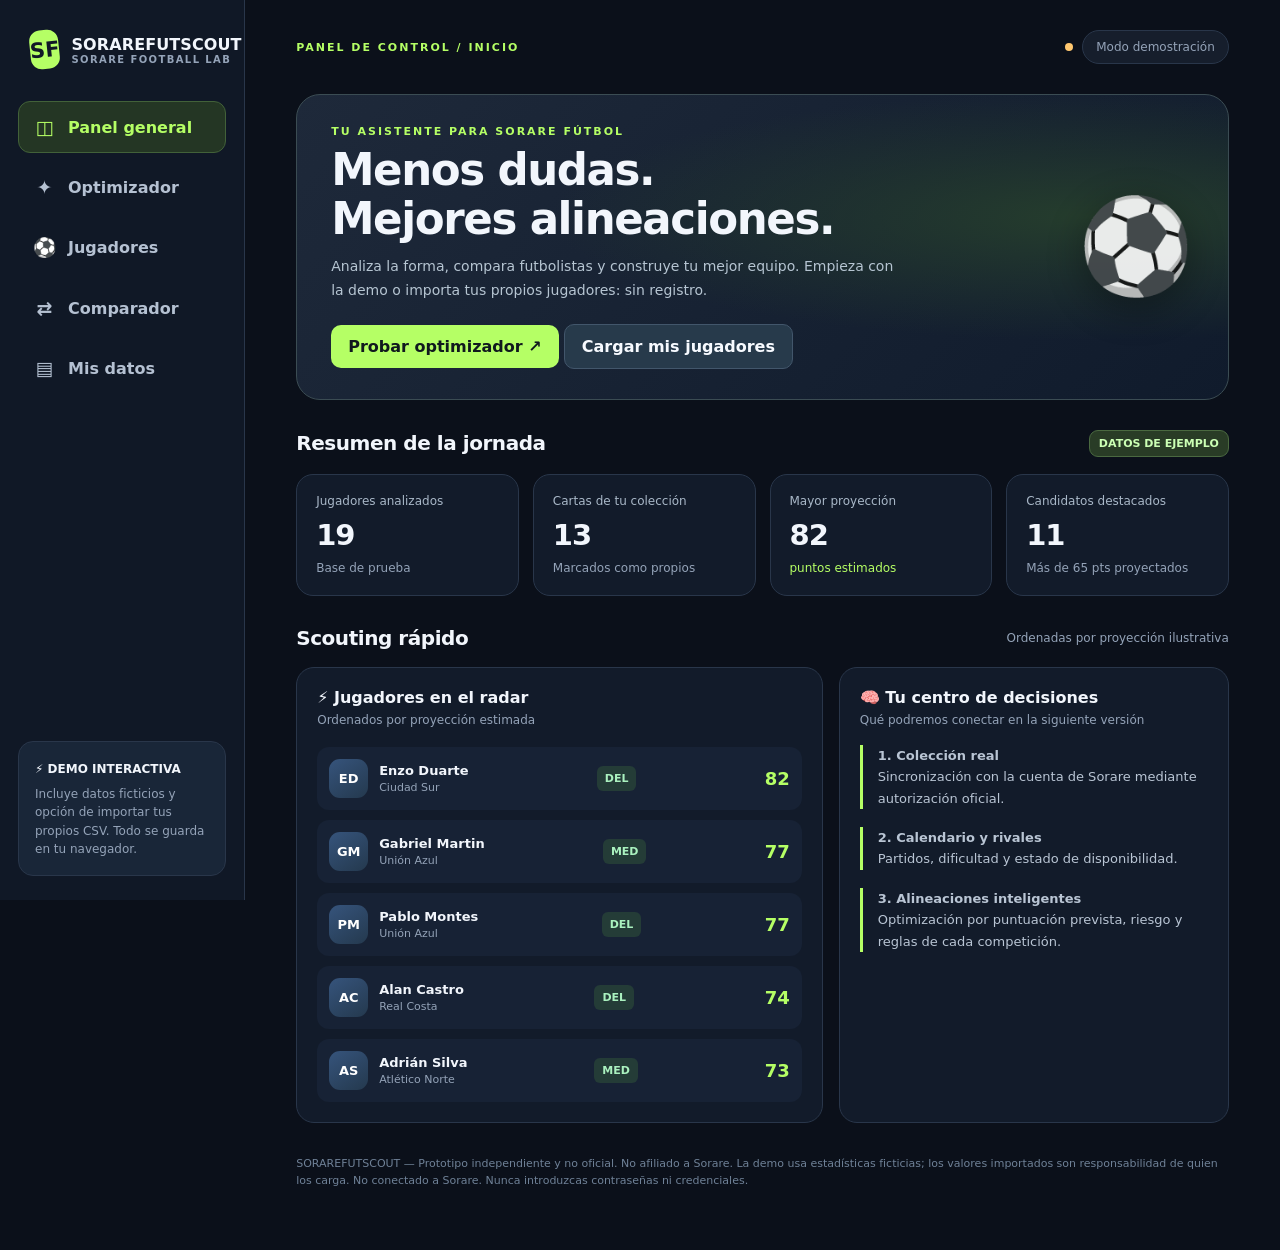
==== index.html @ 5452445e "Fase 1: publicar demo interactiva de SorareFutScout" ====
<!doctype html>
<html lang="es">
<head>
<meta charset="UTF-8"><meta name="viewport" content="width=device-width, initial-scale=1">
<title>SorareFutScout · Demo de Sorare Fútbol</title>
<style>
:root{color-scheme:dark;--bg:#0b101a;--panel:#121b2a;--panel2:#172235;--line:#29364a;--muted:#94a3b8;--text:#f2f6fc;--accent:#b5ff65;--blue:#79b8ff;--orange:#f6bd60;--red:#f18484}
*{box-sizing:border-box}html,body{margin:0;min-height:100%;font-family:Inter,ui-sans-serif,system-ui,-apple-system,'Segoe UI',sans-serif;background:var(--bg);color:var(--text)}button,select,input{font:inherit}button{cursor:pointer}button:focus-visible,select:focus-visible,input:focus-visible{outline:2px solid var(--accent);outline-offset:2px}
.app{display:grid;grid-template-columns:245px minmax(0,1fr);min-height:100vh}.sidebar{background:#101826;border-right:1px solid var(--line);padding:30px 18px;position:sticky;top:0;height:100vh}.brand{display:flex;align-items:center;gap:12px;padding:0 12px 32px}.brand-mark{width:39px;height:39px;border-radius:11px;background:var(--accent);color:#111827;display:grid;place-items:center;font-size:21px;font-weight:900;transform:rotate(-6deg)}.brand-name{font-weight:900;letter-spacing:.1px;font-size:16px}.brand-sub{color:var(--muted);font-size:10px;letter-spacing:1.4px;font-weight:700}.nav{display:grid;gap:8px}.nav button{width:100%;display:flex;align-items:center;gap:12px;padding:14px;border:1px solid transparent;border-radius:12px;background:transparent;color:#b5c1d2;text-align:left;font-weight:650}.nav button.active{background:#243624;color:var(--accent);border-color:#426139}.nav button:hover:not(.active){background:#1a2636}.nav-ico{font-size:19px;width:23px;text-align:center}.side-bottom{position:absolute;left:18px;right:18px;bottom:24px;background:#192638;padding:16px;border:1px solid var(--line);border-radius:15px}.side-bottom b{font-size:12px}.side-bottom p{font-size:12px;line-height:1.55;color:var(--muted);margin:8px 0 0}
main{min-width:0;padding:30px max(24px,4vw) 60px}.topbar{display:flex;justify-content:space-between;align-items:center;margin-bottom:30px;gap:12px}.eyebrow{font-weight:800;letter-spacing:2px;color:var(--accent);font-size:11px;text-transform:uppercase}.right-top{font-size:12px;display:flex;align-items:center;gap:9px;color:var(--muted)}.dot{width:8px;height:8px;background:#ffc76f;border-radius:50%}.status{padding:9px 13px;border:1px solid var(--line);border-radius:24px;background:#161e2c}.page{display:none}.page.active{display:block}.hero{display:flex;gap:22px;justify-content:space-between;align-items:center;background:radial-gradient(ellipse at 85% 40%,#253d2d 0%,transparent 48%),linear-gradient(135deg,#1e293a,#101b2c);border:1px solid #3b4c53;border-radius:24px;padding:30px 34px;min-height:195px}.hero h1{font-size:clamp(27px,3.4vw,45px);letter-spacing:-1.4px;line-height:1.12;margin:8px 0 12px;max-width:610px}.hero p{color:#b6c5d2;line-height:1.65;font-size:14px;max-width:570px;margin:0}.hero-symbol{font-size:93px;opacity:.9;filter:drop-shadow(0 10px 20px #0006)}.btn{border:0;padding:12px 17px;border-radius:10px;background:var(--accent);color:#10191e;font-weight:850;white-space:nowrap}.btn:hover{filter:brightness(1.08)}.btn.secondary{background:#273a4b;color:#f7faff;border:1px solid #42566b}.title-row{display:flex;justify-content:space-between;align-items:center;gap:12px;margin:30px 0 17px}.title-row h2{font-size:20px;letter-spacing:-.45px;margin:0}.muted{color:var(--muted);font-size:12px}.stats{display:grid;grid-template-columns:repeat(4,1fr);gap:14px}.stat{border:1px solid var(--line);background:var(--panel);border-radius:17px;padding:19px}.stat .mini{font-size:12px;color:#a9b8c8}.stat strong{display:block;margin:10px 0 5px;font-size:29px;letter-spacing:-1px}.stat em{font-style:normal;color:var(--accent);font-size:12px}.stat span{color:var(--muted);font-size:12px}.two-col{display:grid;grid-template-columns:1.35fr 1fr;gap:16px}.card{background:var(--panel);border:1px solid var(--line);border-radius:18px;padding:20px;min-width:0}.card h3{font-size:16px;margin:0 0 6px}.quick-list{display:grid;gap:10px;margin-top:20px}.quick{display:flex;align-items:center;justify-content:space-between;gap:14px;padding:12px;background:var(--panel2);border-radius:12px}.player-id{display:flex;align-items:center;gap:11px;min-width:0}.avatar{width:39px;height:39px;border-radius:11px;background:linear-gradient(145deg,#36547c,#24394e);display:grid;place-items:center;font-weight:850;color:white;font-size:13px;flex-shrink:0}.player-id b{display:block;font-size:13px;white-space:nowrap;overflow:hidden;text-overflow:ellipsis}.player-id small{display:block;color:var(--muted);font-size:11px;margin-top:3px}.score{color:var(--accent);font-size:18px;font-weight:900}.tag{font-size:11px;font-weight:800;white-space:nowrap;background:#243c37;color:#aaf1bf;border-radius:6px;padding:6px 8px}.note{border-left:3px solid var(--accent);padding-left:15px;color:#b9c5d4;line-height:1.65;font-size:13px;margin-top:18px}.subheader{margin:0 0 8px;font-size:clamp(24px,2.4vw,34px);letter-spacing:-.8px}.subdesc{color:var(--muted);font-size:14px;line-height:1.6;margin:0 0 26px}.controls{display:flex;flex-wrap:wrap;gap:12px;align-items:end;margin:17px 0 20px}.field{display:flex;flex-direction:column;gap:7px;min-width:155px}.field label{font-size:12px;color:#bac7d7;font-weight:650}.field select,.field input{height:41px;border:1px solid #40506a;background:#1a2638;border-radius:9px;color:white;padding:0 12px;max-width:100%}.field.search{flex:1}.field.search input{width:100%}.checks{display:flex;gap:8px;align-items:center;padding:11px 4px;font-size:13px;color:#c8d6e5}.checks input{accent-color:#a9f45e;width:17px;height:17px}.lineup{display:grid;grid-template-columns:repeat(5,minmax(0,1fr));gap:10px;margin-top:16px}.lineup.seven{grid-template-columns:repeat(7,minmax(0,1fr))}.lineup-slot{border-radius:14px;border:1px solid #435644;background:linear-gradient(165deg,#243d37,#192736 80%);padding:14px 8px;text-align:center;min-width:0}.lineup-slot .position{color:#b6e9af;font-size:11px;text-transform:uppercase;font-weight:800;letter-spacing:1px}.lineup-slot .avatar{margin:15px auto 11px;width:49px;height:49px;border-radius:50%}.lineup-slot strong{display:block;font-size:12px;white-space:nowrap;overflow:hidden;text-overflow:ellipsis}.lineup-slot small{display:block;color:#a6b6c3;font-size:10px;white-space:nowrap;overflow:hidden;text-overflow:ellipsis;margin:5px 0 10px}.lineup-slot .score{font-size:20px}.results{display:flex;gap:15px;flex-wrap:wrap;margin-top:18px;padding:16px 20px;background:#1b2b32;border-radius:13px}.result-item{flex:1;min-width:120px}.result-item b{font-size:23px;display:block;margin-top:5px}.results .muted{font-size:11px}.data-table{width:100%;border-collapse:collapse}.data-table th{font-size:11px;color:#94a6bd;text-transform:uppercase;letter-spacing:.6px;text-align:left;padding:13px 10px;border-bottom:1px solid var(--line)}.data-table td{font-size:13px;border-bottom:1px solid #243144;padding:12px 10px}.data-table tr:last-child td{border-bottom:none}.data-table .player-id b{font-size:12px}.data-table .avatar{width:34px;height:34px}.table-scroll{overflow-x:auto}.progress{background:#2a3850;border-radius:4px;height:9px;overflow:hidden}.progress>span{height:100%;display:block;background:var(--accent);border-radius:4px}.pill{padding:5px 8px;background:#273549;border-radius:9px;color:#cbd5e2;display:inline-block;font-size:11px;font-weight:800}.number{font-weight:850;font-variant-numeric:tabular-nums}.compare{display:grid;grid-template-columns:1fr 1fr;gap:18px;margin-bottom:20px}.compare-panel{padding:21px;border:1px solid var(--line);background:var(--panel2);border-radius:15px}.compare-panel .big{display:flex;align-items:center;gap:14px}.compare-panel .avatar{width:65px;height:65px;font-size:23px}.compare-panel h3{margin:0 0 5px;font-size:19px}.barline{display:grid;grid-template-columns:115px 1fr 48px;gap:12px;align-items:center;margin:17px 0;font-size:12px}.barline strong{text-align:right;font-size:13px}.barline.blue .progress>span{background:var(--blue)}.empty{padding:27px;text-align:center;color:var(--muted)}footer{margin-top:32px;color:#6f8197;font-size:11px;line-height:1.6}.small-badge{background:#293c26;border:1px solid #4a6940;color:#cbffb4;padding:6px 9px;border-radius:9px;font-size:11px;font-weight:800}.filters{display:flex;flex-wrap:wrap;gap:8px}.filter{border:1px solid var(--line);background:#172235;border-radius:9px;color:#b7c8da;padding:9px 13px}.filter.active{border-color:var(--accent);color:var(--accent);background:#263628}.fav{border:0;background:transparent;color:#6c8096;font-size:22px;padding:4px 9px}.fav.active{color:var(--orange)}
@media(max-width:1150px){.lineup.seven{grid-template-columns:repeat(4,minmax(0,1fr))}.lineup{grid-template-columns:repeat(3,minmax(0,1fr))}.stats{grid-template-columns:repeat(2,1fr)}}
@media(max-width:780px){.app{display:block}.sidebar{position:static;height:auto;padding:14px;border-right:none;border-bottom:1px solid var(--line)}.brand{padding:5px 8px 13px}.nav{display:flex;gap:4px;overflow-x:auto}.nav button{width:auto;flex-shrink:0;padding:10px 13px;font-size:12px}.nav-ico{font-size:14px;width:auto}.side-bottom{display:none}main{padding:23px 16px 48px}.hero{padding:23px}.hero-symbol{display:none}.two-col,.compare{grid-template-columns:1fr}.stats{grid-template-columns:repeat(2,minmax(0,1fr))}.stat{padding:14px}.lineup,.lineup.seven{grid-template-columns:repeat(2,minmax(0,1fr))}.topbar{align-items:flex-start}.status{white-space:nowrap;font-size:10px}}

/* Fase 1: colección local e importación */
.notice {padding:14px 16px;border:1px solid #4c6336;background:#1c2c24;border-radius:12px;color:#d9f8ce;font-size:13px;line-height:1.6;margin-bottom:22px}
.notice strong {color:var(--accent)}
.stack {display:grid;gap:16px}
.upload {border:1px dashed #66815e;border-radius:14px;padding:22px;background:#15242a}
.upload input[type=file] {width:100%;margin:12px 0;color:var(--text);max-width:100%}
.upload code {color:var(--accent);word-break:break-word}
.helper {font-size:12px;line-height:1.65;color:var(--muted)}
.action-row {display:flex;flex-wrap:wrap;gap:10px;align-items:center}
.action-row .btn {font-size:13px}
.btn.danger {background:#412729;color:#ffb5b5;border:1px solid #8b4949}
.form-grid {display:grid;grid-template-columns:repeat(4,minmax(0,1fr));gap:12px;margin-top:18px}
.form-grid .field {min-width:0}
.form-grid input,.form-grid select {width:100%}
.form-grid .field.wide {grid-column:span 2}
#collection-status {font-size:13px;line-height:1.6;margin-top:12px;min-height:21px}
.badge-in {background:#28442a;color:#c2fba6}.badge-classic {background:#343347;color:#cdc9ff}
/* A real project needs a responsive base before any real user accounts. */
@media(max-width:1120px){.form-grid{grid-template-columns:repeat(2,minmax(0,1fr))}}
@media(max-width:620px){.form-grid{grid-template-columns:1fr}.form-grid .field.wide{grid-column:span 1}.action-row .btn{white-space:normal}}

</style>
</head>
<body><div class="app"><aside class="sidebar"><div class="brand"><div class="brand-mark">SF</div><div><div class="brand-name">SORAREFUTSCOUT</div><div class="brand-sub">SORARE FOOTBALL LAB</div></div></div><nav class="nav" aria-label="Secciones"><button data-page="dashboard" class="active"><span class="nav-ico">◫</span> Panel general</button><button data-page="optimizer"><span class="nav-ico">✦</span> Optimizador</button><button data-page="players"><span class="nav-ico">⚽</span> Jugadores</button><button data-page="compare"><span class="nav-ico">⇄</span> Comparador</button><button data-page="collection"><span class="nav-ico">▤</span> Mis datos</button></nav><div class="side-bottom"><b>⚡ DEMO INTERACTIVA</b><p>Incluye datos ficticios y opción de importar tus propios CSV. Todo se guarda en tu navegador.</p></div></aside>
<main><div class="topbar"><div class="eyebrow" id="crumb">Panel de control / Inicio</div><div class="right-top"><span class="dot"></span><span class="status" id="source-mode">Modo demostración</span></div></div>
<section class="page active" id="dashboard"><div class="hero"><div><div class="eyebrow">TU ASISTENTE PARA SORARE FÚTBOL</div><h1>Menos dudas.<br>Mejores alineaciones.</h1><p>Analiza la forma, compara futbolistas y construye tu mejor equipo. Empieza con la demo o importa tus propios jugadores: sin registro.</p><div style="margin-top:22px"><button class="btn" data-goto="optimizer">Probar optimizador ↗</button> <button class="btn secondary" data-goto="collection">Cargar mis jugadores</button></div></div><div class="hero-symbol">⚽</div></div>
<div class="title-row"><h2>Resumen de la jornada</h2><span class="small-badge" id="dataset-tag">DATOS DE EJEMPLO</span></div><div class="stats"><div class="stat"><div class="mini">Jugadores analizados</div><strong id="stat-players">—</strong><span id="stat-source">Base de prueba</span></div><div class="stat"><div class="mini">Cartas de tu colección</div><strong id="stat-owned">—</strong><span>Marcados como propios</span></div><div class="stat"><div class="mini">Mayor proyección</div><strong id="stat-best">—</strong><em> puntos estimados</em></div><div class="stat"><div class="mini">Candidatos destacados</div><strong id="stat-top">—</strong><span>Más de 65 pts proyectados</span></div></div>
<div class="title-row"><h2>Scouting rápido</h2><span class="muted">Ordenadas por proyección ilustrativa</span></div><div class="two-col"><div class="card"><h3>⚡ Jugadores en el radar</h3><div class="muted">Ordenados por proyección estimada</div><div class="quick-list" id="quick-list"></div></div><div class="card"><h3>🧠 Tu centro de decisiones</h3><div class="muted">Qué podremos conectar en la siguiente versión</div><div class="note"><b>1. Colección real</b><div>Sincronización con la cuenta de Sorare mediante autorización oficial.</div></div><div class="note"><b>2. Calendario y rivales</b><div>Partidos, dificultad y estado de disponibilidad.</div></div><div class="note"><b>3. Alineaciones inteligentes</b><div>Optimización por puntuación prevista, riesgo y reglas de cada competición.</div></div></div></div></section>
<section class="page" id="optimizer"><h1 class="subheader">Optimizador de alineaciones</h1><p class="subdesc">Prueba cómo generar automáticamente un equipo según las posiciones y la estrategia seleccionada. La fórmula y los datos son ilustrativos.</p><div class="card"><h3>⚙️ Configurar alineación</h3><div class="controls"><div class="field"><label for="format">Formato de alineación</label><select id="format"><option value="5">In-Season · 5 cartas</option><option value="7">Classic · 7 cartas</option></select></div><div class="field"><label for="strategy">Estrategia</label><select id="strategy"><option value="balance">Equilibrada</option><option value="safe">Priorizar fiabilidad</option><option value="ceiling">Buscar techo alto</option></select></div><label class="checks"><input type="checkbox" id="owned-only" checked> Solo cartas marcadas como propias</label><button class="btn" id="optimize">✦ Generar alineación</button></div><div class="muted">Modelo de fase 1: In-Season = POR, DEF, MED, DEL, extra y como máximo 1 Classic. Classic = POR, 2 DEF, 2 MED, DEL y extra. No contempla ligas elegibles, límites específicos, cap, bonificaciones, sustituciones ni rarezas. Usa el reglamento oficial antes de registrar una alineación.</div></div><div class="title-row"><h2>Alineación recomendada</h2><span class="small-badge">PROYECCIÓN DE PRUEBA</span></div><div class="lineup" id="lineup"></div><div class="results" id="lineup-results"></div><p class="note">Las proyecciones son de ejemplo o introducidas por quien usa la web. No representan pronósticos validados ni garantizan resultados.</p></section>
<section class="page" id="players"><h1 class="subheader">Explorador de futbolistas</h1><p class="subdesc">Busca, filtra y ordena jugadores para analizar rendimiento y perspectivas antes de alinearlos.</p><div class="card"><div class="controls"><div class="field search"><label for="search">Buscar jugador o equipo</label><input id="search" type="search" placeholder="Ej. Daniel, Ciudad, ..."></div><div class="field"><label for="sort">Ordenar por</label><select id="sort"><option value="projection">Proyección</option><option value="l5">Media últimos 5</option><option value="l15">Media últimos 15</option><option value="prob">Probabilidad de jugar</option></select></div><label class="checks"><input type="checkbox" id="only-owned-players"> Mi colección</label></div><div class="filters" id="pos-filter"><button class="filter active" data-pos="all">Todos</button><button class="filter" data-pos="POR">Porteros</button><button class="filter" data-pos="DEF">Defensas</button><button class="filter" data-pos="MED">Medios</button><button class="filter" data-pos="DEL">Delanteros</button></div><div class="table-scroll" style="margin-top:20px"><table class="data-table"><thead><tr><th>Jugador</th><th>Pos.</th><th>Tipo</th><th>L5</th><th>L15</th><th>Prob. juego</th><th>Proyección</th><th>Seguir</th></tr></thead><tbody id="players-body"></tbody></table></div><div id="players-count" class="muted" style="margin-top:12px"></div></div></section>
<section class="page" id="compare"><h1 class="subheader">Comparador de jugadores</h1><p class="subdesc">Pon a dos jugadores frente a frente y compara sus métricas en segundos.</p><div class="controls"><div class="field" style="flex:1"><label for="compare-a">Jugador A</label><select id="compare-a"></select></div><div class="field" style="flex:1"><label for="compare-b">Jugador B</label><select id="compare-b"></select></div></div><div id="compare-view"></div><div class="note">Las métricas predeterminadas son ficticias. Si cargas un CSV, se muestran los valores que tú hayas proporcionado; no los verifica Sorare.</div></section>
<section class="page" id="collection">
<h1 class="subheader">Mis datos y colección</h1>
<p class="subdesc">Importa una lista de jugadores, añade nombres manualmente o recupera la demo. Los datos quedan guardados <strong>solo en este navegador</strong>. SorareFutScout no recibe tus archivos.</p>
<div class="notice"><strong>Primera fase — sin cuenta Sorare.</strong> Nunca introduzcas aquí tu contraseña o token. No hay sincronización, precios de mercado ni estadísticas oficiales. Las proyecciones las introduces tú y solo sirven para probar el optimizador.</div>
<div class="two-col">
<div class="card upload">
<h3>⬆ Importar jugadores CSV</h3>
<p class="helper">Descarga la plantilla, rellena tus jugadores y súbela. La importación sustituye la tabla actual de este navegador.</p>
<div class="action-row"><button id="template-csv" class="btn secondary" type="button">Descargar plantilla CSV</button><button id="export-csv" class="btn secondary" type="button">Exportar mis datos</button></div>
<label class="helper" for="file-csv" style="display:block;margin-top:15px">Archivo CSV con cabecera</label><input type="file" id="file-csv" accept=".csv,text/csv,text/plain">
<p class="helper">Columnas: <code>nombre,equipo,posicion,l5,l15,probabilidad,proyeccion,techo,coleccion,temporada</code>.<br>Posición POR/DEF/MED/DEL; colección sí/no; temporada actual/classic. Máximo 1.000 filas por archivo (hasta 1 MB).</p>
</div>
<div class="card">
<h3>🗂 Gestiona tu colección</h3>
<p class="helper">Solo se marcan como propias las cartas con la columna <b>coleccion</b> en “si”. El optimizador puede trabajar también con todas las filas.</p>
<div class="stat" style="margin-top:18px"><div class="mini">Jugadores cargados</div><strong id="collection-total">—</strong><span id="collection-origin">Datos de ejemplo</span></div>
<div class="action-row" style="margin-top:18px"><button id="restore-demo" class="btn secondary" type="button">Restablecer demo</button><button id="remove-last" class="btn danger" type="button">Eliminar último añadido</button></div>
</div>
</div>
<div class="card" style="margin-top:18px">
<h3>＋ Añadir un futbolista</h3><p class="helper">Crea una fila nueva sin necesidad de CSV. Los números son estimaciones manuales, no estadísticas Sorare.</p>
<form id="add-player"><div class="form-grid">
<div class="field wide"><label for="add-name">Nombre</label><input id="add-name" name="name" required maxlength="80" placeholder="Nombre del jugador"></div>
<div class="field wide"><label for="add-team">Equipo</label><input id="add-team" name="team" required maxlength="80" placeholder="Club"></div>
<div class="field"><label for="add-pos">Posición</label><select id="add-pos" name="pos"><option>POR</option><option>DEF</option><option>MED</option><option>DEL</option></select></div>
<div class="field"><label for="add-season">Tipo de carta</label><select id="add-season" name="season"><option value="in">In-Season actual</option><option value="classic">Classic</option></select></div>
<div class="field"><label for="add-l5">Media L5</label><input id="add-l5" name="l5" type="number" min="0" max="100" value="50" required></div>
<div class="field"><label for="add-l15">Media L15</label><input id="add-l15" name="l15" type="number" min="0" max="100" value="50" required></div>
<div class="field"><label for="add-prob">Probabilidad de jugar %</label><input id="add-prob" name="prob" type="number" min="0" max="100" value="90" required></div>
<div class="field"><label for="add-projection">Proyección</label><input id="add-projection" name="projection" type="number" min="0" max="100" value="50" required></div>
<div class="field"><label for="add-ceiling">Techo</label><input id="add-ceiling" name="ceiling" type="number" min="0" max="100" value="80" required></div>
<div class="field"><label for="add-owned">Carta en mi colección</label><select id="add-owned" name="owned"><option value="true">Sí</option><option value="false">No</option></select></div>
</div><div class="action-row" style="margin-top:20px"><button class="btn" type="submit">＋ Añadir jugador</button></div></form>
<div role="status" aria-live="polite" id="collection-status"></div>
</div>
</section>
<footer>SORAREFUTSCOUT — Prototipo independiente y no oficial. No afiliado a Sorare. La demo usa estadísticas ficticias; los valores importados son responsabilidad de quien los carga. No conectado a Sorare. Nunca introduzcas contraseñas ni credenciales.</footer>
</main></div><script>
const demoPlayers=[
{id:1,n:'Daniel Costa',team:'Atlético Norte',pos:'POR',l5:61,l15:54,prob:98,projection:62,ceiling:88,owned:true,season:"in"},
{id:2,n:'Álex Romero',team:'Real Costa',pos:'POR',l5:57,l15:51,prob:96,projection:57,ceiling:79,owned:true,season:"classic"},
{id:3,n:'Mateo Ruiz',team:'Ciudad Sur',pos:'POR',l5:65,l15:56,prob:84,projection:60,ceiling:93,owned:false,season:"in"},
{id:4,n:'Lucas Pereira',team:'Unión Azul',pos:'DEF',l5:71,l15:64,prob:94,projection:71,ceiling:102,owned:true,season:"in"},
{id:5,n:'Hugo Serrano',team:'Real Costa',pos:'DEF',l5:68,l15:63,prob:97,projection:69,ceiling:89,owned:true,season:"in"},
{id:6,n:'Nicolás Vidal',team:'Sporting Oeste',pos:'DEF',l5:61,l15:60,prob:99,projection:65,ceiling:79,owned:true,season:"classic"},
{id:7,n:'Bruno Almeida',team:'Atlético Norte',pos:'DEF',l5:74,l15:58,prob:77,projection:66,ceiling:105,owned:false,season:"in"},
{id:8,n:'Iker Molina',team:'Ciudad Sur',pos:'DEF',l5:60,l15:58,prob:92,projection:61,ceiling:81,owned:true,season:"in"},
{id:9,n:'Gabriel Martin',team:'Unión Azul',pos:'MED',l5:76,l15:70,prob:95,projection:77,ceiling:109,owned:true,season:"in"},
{id:10,n:'Adrián Silva',team:'Atlético Norte',pos:'MED',l5:72,l15:67,prob:98,projection:73,ceiling:99,owned:true,season:"classic"},
{id:11,n:'Rafael Gómez',team:'Real Costa',pos:'MED',l5:67,l15:64,prob:95,projection:69,ceiling:93,owned:true,season:"in"},
{id:12,n:'Leo Navarro',team:'Sporting Oeste',pos:'MED',l5:81,l15:59,prob:72,projection:69,ceiling:115,owned:false,season:"in"},
{id:13,n:'Sergio Camacho',team:'Ciudad Sur',pos:'MED',l5:65,l15:62,prob:91,projection:65,ceiling:94,owned:true,season:"classic"},
{id:14,n:'Tomás Ferrer',team:'Sporting Oeste',pos:'MED',l5:60,l15:57,prob:86,projection:59,ceiling:84,owned:false,season:"in"},
{id:15,n:'Enzo Duarte',team:'Ciudad Sur',pos:'DEL',l5:83,l15:72,prob:91,projection:82,ceiling:122,owned:true,season:"in"},
{id:16,n:'Pablo Montes',team:'Unión Azul',pos:'DEL',l5:75,l15:66,prob:97,projection:77,ceiling:112,owned:true,season:"in"},
{id:17,n:'Thiago Sousa',team:'Atlético Norte',pos:'DEL',l5:70,l15:68,prob:90,projection:73,ceiling:104,owned:true,season:"classic"},
{id:18,n:'Alan Castro',team:'Real Costa',pos:'DEL',l5:86,l15:62,prob:69,projection:74,ceiling:128,owned:false,season:"in"},
{id:19,n:'Javier Moreno',team:'Ciudad Sur',pos:'DEL',l5:62,l15:59,prob:98,projection:65,ceiling:92,owned:false,season:"in"}
];
const STORAGE_KEY='sorarefutscout_phase1_data_v1';
const FAV_KEY='sorarefutscout_phase1_favorites_v1';
const posNames={POR:'Portero',DEF:'Defensa',MED:'Mediocentro',DEL:'Delantero'};
const $=s=>document.querySelector(s);
const esc=s=>String(s??'').replace(/[&<>"']/g,c=>({'&':'&amp;','<':'&lt;','>':'&gt;','"':'&quot;',"'":'&#39;'}[c]));
const initials=n=>String(n).split(' ').filter(Boolean).map(p=>p[0]).slice(0,2).join('').toUpperCase();
const normalize=s=>String(s).toLowerCase().normalize('NFD').replace(/[\u0300-\u036f]/g,'');
const num=(x,a=0,b=100)=>Math.min(b,Math.max(a,Number(x)||0));
const cloneDemo=()=>demoPlayers.map(p=>({...p}));
let players=cloneDemo(),dataset='demo',pos='all';
let favorites=new Set();
try{
  const s=JSON.parse(localStorage.getItem(STORAGE_KEY)||'null');
  if(s && Array.isArray(s.players) && s.players.length<=1000 && s.players.every(p=>p&&typeof p.n==='string'&&posNames[p.pos])){
    players=s.players.map((p,i)=>({...p,id:i+1,n:String(p.n).slice(0,80),team:String(p.team).slice(0,80),season:p.season==='classic'?'classic':'in',l5:num(p.l5),l15:num(p.l15),prob:num(p.prob),projection:num(p.projection),ceiling:num(p.ceiling),owned:Boolean(p.owned)}));
    dataset='personalizado';
  }
  const f=JSON.parse(localStorage.getItem(FAV_KEY)||'[]');if(Array.isArray(f))favorites=new Set(f.map(Number));
}catch(e){console.warn('Datos locales no disponibles');}
function save(){try{localStorage.setItem(STORAGE_KEY,JSON.stringify({players}));}catch(e){setStatus('Aviso: el navegador no ha podido guardar estos datos.',true);}}
function saveFav(){try{localStorage.setItem(FAV_KEY,JSON.stringify([...favorites]));}catch(e){}}
function profile(p){return `<div class="player-id"><span class="avatar">${esc(initials(p.n))}</span><span><b>${esc(p.n)}</b><small>${esc(p.team)}</small></span></div>`;}
const navNames={dashboard:'Panel de control / Inicio',optimizer:'Herramientas / Optimizador',players:'Scouting / Jugadores',compare:'Scouting / Comparador',collection:'Datos / Mi colección'};
function navigate(page){if(!navNames[page])return;document.querySelectorAll('.page').forEach(el=>el.classList.toggle('active',el.id===page));document.querySelectorAll('.nav button').forEach(el=>el.classList.toggle('active',el.dataset.page===page));$('#crumb').textContent=navNames[page];if(location.hash!==`#${page}`)history.replaceState(null,'',`#${page}`);window.scrollTo({top:0,behavior:'smooth'});}
document.querySelectorAll('[data-page]').forEach(b=>b.addEventListener('click',()=>navigate(b.dataset.page)));
document.querySelectorAll('[data-goto]').forEach(b=>b.addEventListener('click',()=>navigate(b.dataset.goto)));
window.addEventListener('hashchange',()=>navigate(location.hash.slice(1)||'dashboard'));
function scoreFor(p,style){if(style==='safe')return p.projection*.55 + p.l15*.30 + p.prob*.15;if(style==='ceiling')return p.projection*.55+p.ceiling*.4+p.prob*.05;return p.projection*.72+p.l5*.2+p.prob*.08;}
/* Exact assignment optimization for the sample constraints, including unique cards and current-season limit */
function bestLineup(list,count,style){
 const slots=count===5?['POR','DEF','MED','DEL','COM']:['POR','DEF','DEF','MED','MED','DEL','COM'];
 const all=(1<<slots.length)-1;
 let dp=new Map([[`0:0`,{score:0,chosen:[]}]]);
 for(const p of list){
   const next=new Map(dp);
   for(const [key,state] of dp){
     const [maskStr,classicStr]=key.split(':'),mask=Number(maskStr),classic=Number(classicStr);
     for(let k=0;k<slots.length;k++){
       if(mask&(1<<k))continue;
       if(slots[k]==='COM'?p.pos==='POR':p.pos!==slots[k])continue;
       const newClassic=classic+(p.season==='classic'?1:0);
       if(count===5&&newClassic>1)continue;
       const newMask=mask|(1<<k),nk=`${newMask}:${count===5?newClassic:0}`;
       const newScore=state.score+scoreFor(p,style);
       if(!next.has(nk)||newScore>next.get(nk).score){next.set(nk,{score:newScore,chosen:[...state.chosen,{p,role:slots[k]}]});}
     }
   }
   dp=next;
 }
 const finalists=[...dp].filter(([key])=>Number(key.split(':')[0])===all);
 if(!finalists.length)return null;
 return finalists.sort((a,b)=>b[1].score-a[1].score)[0][1].chosen.sort((a,b)=>slots.indexOf(a.role)-slots.indexOf(b.role));
}
function optimize(){
 const count=Number($('#format').value),style=$('#strategy').value;
 const eligible=players.filter(p=>!$('#owned-only').checked||p.owned);
 const chosen=bestLineup(eligible,count,style);
 $('#lineup').className='lineup'+(count===7?' seven':'');
 if(!chosen){$('#lineup').innerHTML='<div class="empty">No hay suficientes cartas que cumplan las posiciones y el límite de 1 Classic en In-Season. Prueba a incluir todas las cartas o añade más jugadores.</div>';$('#lineup-results').innerHTML='';return;}
 $('#lineup').innerHTML=chosen.map(({p,role})=>`<div class="lineup-slot"><span class="position">${role==='COM'?'Comodín':posNames[role]}</span><div class="avatar">${esc(initials(p.n))}</div><strong title="${esc(p.n)}">${esc(p.n)}</strong><small>${esc(p.team)}</small><small>${p.season==='classic'?'Classic':'In-Season'}</small><div class="score">${p.projection}</div><small>pts estimados</small></div>`).join('');
 const total=chosen.reduce((s,x)=>s+x.p.projection,0),prob=chosen.reduce((s,x)=>s+x.p.prob,0)/chosen.length;
 $('#lineup-results').innerHTML=`<div class="result-item"><span class="muted">Proyección total</span><b style="color:var(--accent)">${total.toFixed(0)} pts</b></div><div class="result-item"><span class="muted">Media por carta</span><b>${(total/chosen.length).toFixed(1)} pts</b></div><div class="result-item"><span class="muted">Disponibilidad media manual</span><b>${prob.toFixed(0)}%</b></div><div class="result-item"><span class="muted">Estrategia</span><b style="font-size:17px">${{balance:'Equilibrada',safe:'Fiabilidad',ceiling:'Techo alto'}[style]}</b></div>`;
}
['#optimize','#format','#strategy','#owned-only'].forEach(sel=>$(sel).addEventListener(sel==='#optimize'?'click':'change',optimize));
function renderPlayers(){
 const q=normalize($('#search').value),sort=$('#sort').value,owned=$('#only-owned-players').checked;
 const list=players.filter(p=>(pos==='all'||p.pos===pos)&&(!owned||p.owned)&&normalize(`${p.n} ${p.team}`).includes(q)).sort((a,b)=>b[sort]-a[sort]);
 $('#players-body').innerHTML=list.length?list.map(p=>`<tr><td>${profile(p)}</td><td><span class="pill">${p.pos}</span></td><td><span class="pill ${p.season==='classic'?'badge-classic':'badge-in'}">${p.season==='classic'?'Classic':'Actual'}</span></td><td class="number">${p.l5}</td><td class="number">${p.l15}</td><td><div style="display:flex;align-items:center;gap:9px;min-width:110px"><div class="progress" style="width:62px"><span style="width:${p.prob}%"></span></div><span>${p.prob}%</span></div></td><td class="number" style="color:var(--accent)">${p.projection}</td><td><button type="button" class="fav ${favorites.has(p.id)?'active':''}" aria-label="${favorites.has(p.id)?'Quitar de':'Añadir a'} favoritos ${esc(p.n)}" data-fav="${p.id}">${favorites.has(p.id)?'★':'☆'}</button></td></tr>`).join(''):'<tr><td colspan="8" class="empty">No hay futbolistas con esos filtros.</td></tr>';
 $('#players-count').textContent=`Mostrando ${list.length} de ${players.length} jugadores`;
 document.querySelectorAll('[data-fav]').forEach(b=>b.addEventListener('click',()=>{const id=Number(b.dataset.fav);favorites.has(id)?favorites.delete(id):favorites.add(id);saveFav();renderPlayers();}));
}
['#search','#sort','#only-owned-players'].forEach(sel=>$(sel).addEventListener(sel==='#search'?'input':'change',renderPlayers));
document.querySelectorAll('#pos-filter button').forEach(b=>b.addEventListener('click',()=>{pos=b.dataset.pos;document.querySelectorAll('#pos-filter button').forEach(x=>x.classList.toggle('active',x===b));renderPlayers();}));
function renderCompare(){
 const a=players.find(p=>p.id===Number($('#compare-a').value)),b=players.find(p=>p.id===Number($('#compare-b').value));
 if(!a||!b){$('#compare-view').innerHTML='<div class="empty">Carga al menos dos jugadores para utilizar el comparador.</div>';return;}
 const metrics=[['Proyección','projection',100],['Media L5','l5',100],['Media L15','l15',100],['Probabilidad de jugar','prob',100],['Techo potencial','ceiling',100]];
 const panel=p=>`<div class="compare-panel"><div class="big"><div class="avatar">${esc(initials(p.n))}</div><div><h3>${esc(p.n)}</h3><span class="muted">${esc(p.team)} · ${posNames[p.pos]} · ${p.owned?'Marcado como propio':'No marcado como propio'}</span></div></div></div>`;
 $('#compare-view').innerHTML=`<div class="compare">${panel(a)}${panel(b)}</div><div class="card"><h3>Comparativa de métricas</h3><p class="muted">Verde: jugador A · Azul: jugador B</p>${metrics.map(([name,key,max])=>`<div style="margin-top:22px"><b style="font-size:13px">${name}</b><div class="barline"><span>${esc(a.n.split(' ')[0])}</span><div class="progress"><span style="width:${Math.min(100,100*a[key]/max)}%"></span></div><strong>${a[key]}${key==='prob'?'%':''}</strong></div><div class="barline blue"><span>${esc(b.n.split(' ')[0])}</span><div class="progress"><span style="width:${Math.min(100,100*b[key]/max)}%"></span></div><strong>${b[key]}${key==='prob'?'%':''}</strong></div></div>`).join('')}</div>`;
}
function updateCompareOptions(){
 for(const sel of ['#compare-a','#compare-b']){
  const e=$(sel),prior=e.value;
  e.innerHTML=players.map(p=>`<option value="${p.id}">${esc(p.n)} (${p.pos})</option>`).join('');
  if(players.some(p=>String(p.id)===prior))e.value=prior;
 }
 if($('#compare-a').value===$('#compare-b').value&&players.length>1)$('#compare-b').selectedIndex=1;
 renderCompare();
}
$('#compare-a').addEventListener('change',renderCompare);$('#compare-b').addEventListener('change',renderCompare);
function refresh(){
 $('#stat-players').textContent=players.length;
 $('#stat-owned').textContent=players.filter(p=>p.owned).length;
 $('#stat-best').textContent=players.length?Math.max(...players.map(p=>p.projection)):'—';
 $('#stat-top').textContent=players.filter(p=>p.projection>65).length;
 $('#source-mode').textContent=dataset==='demo'?'Modo demostración':'Datos de tu navegador';
 $('#dataset-tag').textContent=dataset==='demo'?'DATOS DE EJEMPLO':'DATOS IMPORTADOS / MANUALES';
 $('#stat-source').textContent=dataset==='demo'?'Base de prueba':'Datos de tu navegador';
 $('#collection-total').textContent=players.length;
 $('#collection-origin').textContent=dataset==='demo'?'Datos de ejemplo':'Datos personalizados, guardados localmente';
 $('#quick-list').innerHTML=[...players].sort((a,b)=>b.projection-a.projection).slice(0,5).map(p=>`<div class="quick">${profile(p)}<span class="tag">${p.pos}</span><span class="score">${p.projection}</span></div>`).join('')||'<div class="empty">Sin jugadores cargados.</div>';
 renderPlayers();updateCompareOptions();optimize();
}
function setStatus(msg,isError=false){const node=$('#collection-status');node.textContent=msg;node.style.color=isError?'#ffb3b3':'#b5ff65';}
const COLS=['nombre','equipo','posicion','l5','l15','probabilidad','proyeccion','techo','coleccion','temporada'];
function csvEscape(x){let s=String(x??'');if(/^[=+@-]/.test(s))s="'"+s;return '"'+s.replace(/"/g,'""')+'"';}
function toCSV(list){return '\ufeff'+COLS.join(',')+'\r\n'+list.map(p=>[p.n,p.team,p.pos,p.l5,p.l15,p.prob,p.projection,p.ceiling,p.owned?'si':'no',p.season==='classic'?'classic':'actual'].map(csvEscape).join(',')).join('\r\n');}
function download(name,contents){const b=new Blob([contents],{type:'text/csv;charset=utf-8'}),url=URL.createObjectURL(b),a=document.createElement('a');a.href=url;a.download=name;document.body.appendChild(a);a.click();a.remove();setTimeout(()=>URL.revokeObjectURL(url),1000);}
$('#template-csv').addEventListener('click',()=>download('sorarefutscout_plantilla.csv',toCSV(cloneDemo().slice(0,3))));
$('#export-csv').addEventListener('click',()=>download('sorarefutscout_mis_jugadores.csv',toCSV(players)));
function parseCSV(raw){
  const s=raw.replace(/^\ufeff/,'').trim();if(!s)throw new Error('El CSV está vacío.');
  const first=s.split(/\r?\n/,1)[0];const sep=first.includes(';')&&!first.includes(',')?';':',';
  let rows=[],row=[],field='',quoted=false;
  for(let i=0;i<s.length;i++){
    const c=s[i];if(quoted){if(c==='"'&&s[i+1]==='"'){field+='"';i++;}else if(c==='"')quoted=false;else field+=c;}
    else if(c==='"')quoted=true;
    else if(c===sep){row.push(field);field='';}
    else if(c==='\r'||c==='\n'){if(c==='\r'&&s[i+1]==='\n')i++;row.push(field);if(row.some(v=>v.trim()))rows.push(row);row=[];field='';}
    else field+=c;
  }
  if(quoted)throw new Error('Hay comillas sin cerrar en el CSV.');row.push(field);if(row.some(v=>v.trim()))rows.push(row);
  const header=rows.shift()?.map(v=>normalize(v.trim()))||[];
  if(!COLS.every(col=>header.includes(col)))throw new Error('Faltan columnas. Descarga la plantilla de SorareFutScout para ver el formato correcto.');
  if(rows.length<1||rows.length>1000)throw new Error('El archivo debe incluir entre 1 y 1.000 futbolistas.');
  const result=rows.map((r,i)=>{
    const o=Object.fromEntries(COLS.map(c=>[c,(r[header.indexOf(c)]||'').trim()]));
    const nr=Number(o.l5),nl15=Number(o.l15),np=Number(o.probabilidad),nproj=Number(o.proyeccion),nt=Number(o.techo);
    const owned=normalize(o.coleccion),season=normalize(o.temporada);
    if(!o.nombre||!o.equipo||!posNames[o.posicion])throw new Error(`Fila ${i+2}: faltan datos o la posición no es POR, DEF, MED o DEL.`);
    if([nr,nl15,np,nproj,nt].some(n=>!Number.isFinite(n)||n<0||n>100)||[o.l5,o.l15,o.probabilidad,o.proyeccion,o.techo].some(v=>v===''))throw new Error(`Fila ${i+2}: las métricas deben estar entre 0 y 100.`);
    if(!['si','sí','no','true','false','1','0'].includes(owned))throw new Error(`Fila ${i+2}: colección debe ser si/no.`);
    if(!['actual','in','in-season','classic','clásica','clasica'].includes(season))throw new Error(`Fila ${i+2}: temporada debe ser actual/classic.`);
    return {id:i+1,n:o.nombre.slice(0,80),team:o.equipo.slice(0,80),pos:o.posicion,l5:nr,l15:nl15,prob:np,projection:nproj,ceiling:nt,owned:['si','sí','true','1'].includes(owned),season:['classic','clasica','clásica'].includes(season)?'classic':'in'};
  });
  return result;
}
$('#file-csv').addEventListener('change',async e=>{
 const file=e.target.files?.[0];if(!file)return;
 try{
  if(file.size>1024*1024)throw new Error('Archivo demasiado grande: máximo 1 MB.');
  const list=parseCSV(await file.text());players=list;dataset='personalizado';favorites.clear();save();saveFav();refresh();setStatus(`Importados ${list.length} jugadores. Se guardan únicamente en este navegador.`);
 }catch(err){setStatus(err.message,true);}
 e.target.value='';
});
$('#add-player').addEventListener('submit',e=>{
 e.preventDefault();if(players.length>=1000){setStatus('Límite de 1.000 jugadores.',true);return;}
 const f=e.target;const n=f.elements.name.value.trim(),team=f.elements.team.value.trim();
 if(!n||!team){setStatus('Nombre y equipo son obligatorios.',true);return;}
 const id=players.reduce((max,p)=>Math.max(max,p.id),0)+1;
 players.push({id,n:n.slice(0,80),team:team.slice(0,80),pos:f.elements.pos.value,season:f.elements.season.value, l5:num(f.elements.l5.value),l15:num(f.elements.l15.value),prob:num(f.elements.prob.value),projection:num(f.elements.projection.value),ceiling:num(f.elements.ceiling.value),owned:f.elements.owned.value==='true'});
 dataset='personalizado';save();refresh();setStatus(`Añadido: ${n}. Ya aparece en el explorador y el optimizador.`);f.reset();
});
$('#restore-demo').addEventListener('click',()=>{if(!confirm('¿Sustituir los datos actuales por la demo? Exporta primero el CSV si quieres conservarlos.'))return;players=cloneDemo();dataset='demo';favorites.clear();try{localStorage.removeItem(STORAGE_KEY);localStorage.removeItem(FAV_KEY);}catch(e){}refresh();setStatus('Restablecida la demo con 19 futbolistas de ejemplo.');});
$('#remove-last').addEventListener('click',()=>{if(!players.length){setStatus('No hay jugadores que eliminar.',true);return;}const p=players[players.length-1];if(!confirm(`¿Eliminar el último jugador, ${p.n}?`))return;players.pop();dataset='personalizado';favorites.delete(p.id);save();saveFav();refresh();setStatus(`Eliminado: ${p.n}.`);});
refresh();if(navNames[location.hash.slice(1)])navigate(location.hash.slice(1));
</script></body></html>
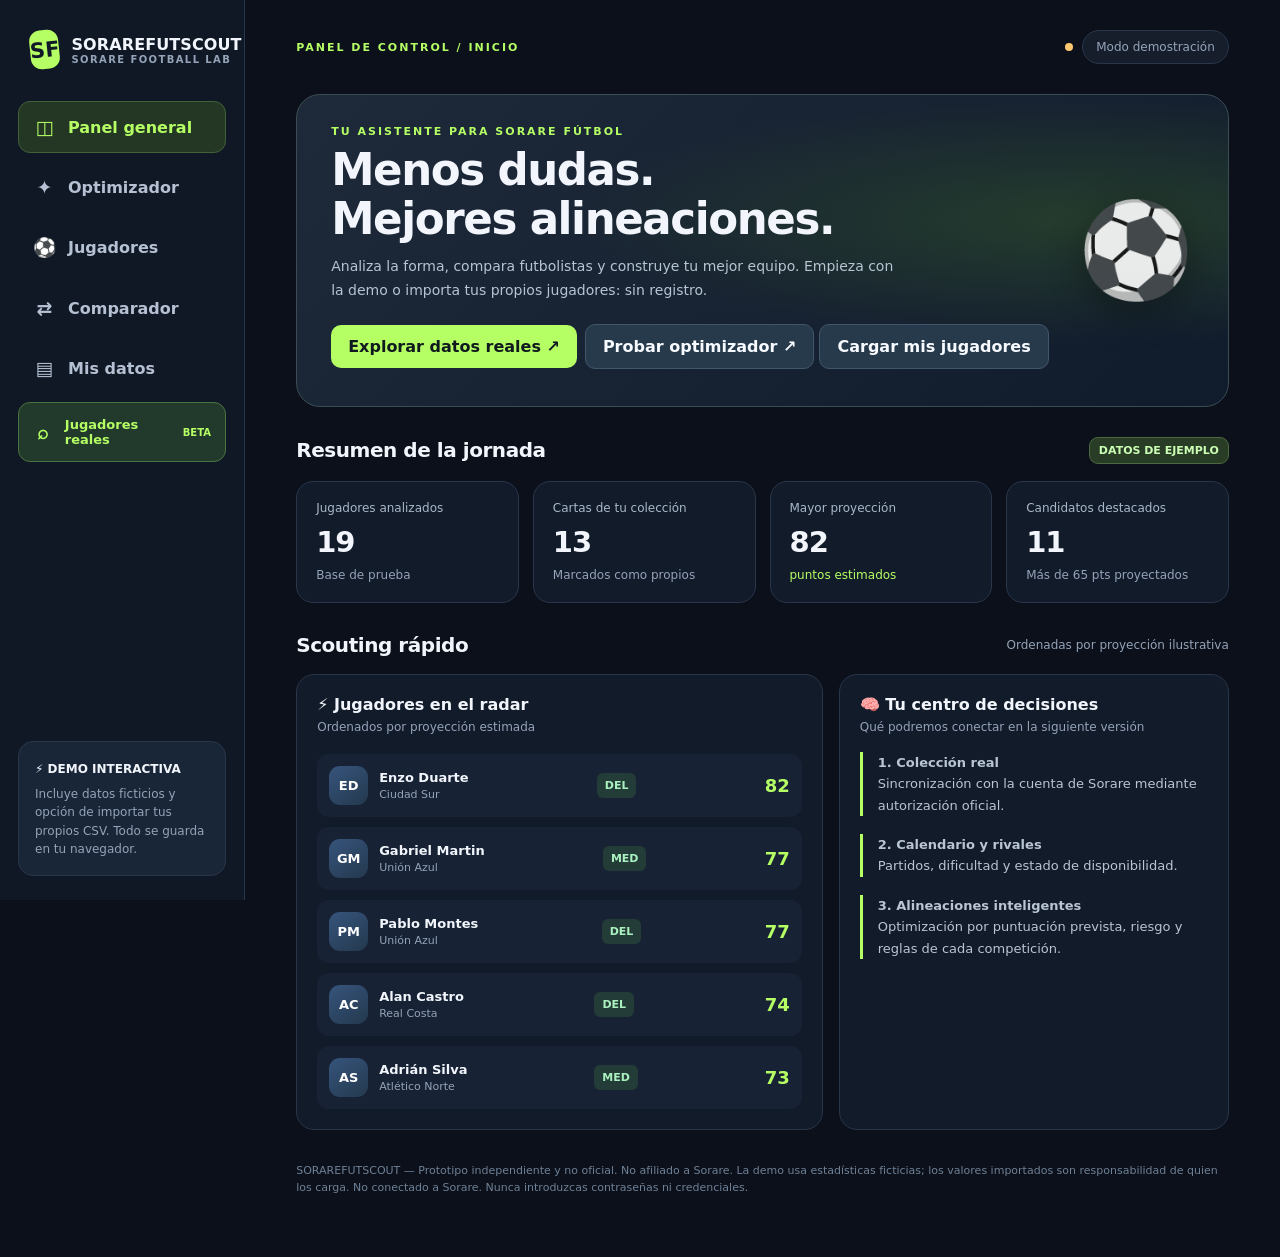
==== commit f49a71be: "Añadir acceso al explorador real de Sorare desde la página principal" ====
--- a/index.html
+++ b/index.html
@@ -32,11 +32,12 @@
 @media(max-width:1120px){.form-grid{grid-template-columns:repeat(2,minmax(0,1fr))}}
 @media(max-width:620px){.form-grid{grid-template-columns:1fr}.form-grid .field.wide{grid-column:span 1}.action-row .btn{white-space:normal}}
 
+.nav a.real-nav{display:flex;align-items:center;gap:12px;padding:14px;border:1px solid #4b7440;border-radius:12px;background:#223a2b;color:var(--accent);font-weight:800;font-size:13px;text-decoration:none}.nav a.real-nav:hover{background:#2c4930}@media(max-width:780px){.nav a.real-nav{flex-shrink:0;padding:10px 13px}}
 </style>
 </head>
-<body><div class="app"><aside class="sidebar"><div class="brand"><div class="brand-mark">SF</div><div><div class="brand-name">SORAREFUTSCOUT</div><div class="brand-sub">SORARE FOOTBALL LAB</div></div></div><nav class="nav" aria-label="Secciones"><button data-page="dashboard" class="active"><span class="nav-ico">◫</span> Panel general</button><button data-page="optimizer"><span class="nav-ico">✦</span> Optimizador</button><button data-page="players"><span class="nav-ico">⚽</span> Jugadores</button><button data-page="compare"><span class="nav-ico">⇄</span> Comparador</button><button data-page="collection"><span class="nav-ico">▤</span> Mis datos</button></nav><div class="side-bottom"><b>⚡ DEMO INTERACTIVA</b><p>Incluye datos ficticios y opción de importar tus propios CSV. Todo se guarda en tu navegador.</p></div></aside>
+<body><div class="app"><aside class="sidebar"><div class="brand"><div class="brand-mark">SF</div><div><div class="brand-name">SORAREFUTSCOUT</div><div class="brand-sub">SORARE FOOTBALL LAB</div></div></div><nav class="nav" aria-label="Secciones"><button data-page="dashboard" class="active"><span class="nav-ico">◫</span> Panel general</button><button data-page="optimizer"><span class="nav-ico">✦</span> Optimizador</button><button data-page="players"><span class="nav-ico">⚽</span> Jugadores</button><button data-page="compare"><span class="nav-ico">⇄</span> Comparador</button><button data-page="collection"><span class="nav-ico">▤</span> Mis datos</button><a class="real-nav" href="/explorador.html"><span class="nav-ico">⌕</span> Jugadores reales <span style="margin-left:auto;font-size:10px">BETA</span></a></nav><div class="side-bottom"><b>⚡ DEMO INTERACTIVA</b><p>Incluye datos ficticios y opción de importar tus propios CSV. Todo se guarda en tu navegador.</p></div></aside>
 <main><div class="topbar"><div class="eyebrow" id="crumb">Panel de control / Inicio</div><div class="right-top"><span class="dot"></span><span class="status" id="source-mode">Modo demostración</span></div></div>
-<section class="page active" id="dashboard"><div class="hero"><div><div class="eyebrow">TU ASISTENTE PARA SORARE FÚTBOL</div><h1>Menos dudas.<br>Mejores alineaciones.</h1><p>Analiza la forma, compara futbolistas y construye tu mejor equipo. Empieza con la demo o importa tus propios jugadores: sin registro.</p><div style="margin-top:22px"><button class="btn" data-goto="optimizer">Probar optimizador ↗</button> <button class="btn secondary" data-goto="collection">Cargar mis jugadores</button></div></div><div class="hero-symbol">⚽</div></div>
+<section class="page active" id="dashboard"><div class="hero"><div><div class="eyebrow">TU ASISTENTE PARA SORARE FÚTBOL</div><h1>Menos dudas.<br>Mejores alineaciones.</h1><p>Analiza la forma, compara futbolistas y construye tu mejor equipo. Empieza con la demo o importa tus propios jugadores: sin registro.</p><div style="margin-top:22px"><a href="/explorador.html" class="btn" style="display:inline-block;text-decoration:none;margin:0 8px 8px 0">Explorar datos reales ↗</a><button class="btn secondary" data-goto="optimizer">Probar optimizador ↗</button> <button class="btn secondary" data-goto="collection">Cargar mis jugadores</button></div></div><div class="hero-symbol">⚽</div></div>
 <div class="title-row"><h2>Resumen de la jornada</h2><span class="small-badge" id="dataset-tag">DATOS DE EJEMPLO</span></div><div class="stats"><div class="stat"><div class="mini">Jugadores analizados</div><strong id="stat-players">—</strong><span id="stat-source">Base de prueba</span></div><div class="stat"><div class="mini">Cartas de tu colección</div><strong id="stat-owned">—</strong><span>Marcados como propios</span></div><div class="stat"><div class="mini">Mayor proyección</div><strong id="stat-best">—</strong><em> puntos estimados</em></div><div class="stat"><div class="mini">Candidatos destacados</div><strong id="stat-top">—</strong><span>Más de 65 pts proyectados</span></div></div>
 <div class="title-row"><h2>Scouting rápido</h2><span class="muted">Ordenadas por proyección ilustrativa</span></div><div class="two-col"><div class="card"><h3>⚡ Jugadores en el radar</h3><div class="muted">Ordenados por proyección estimada</div><div class="quick-list" id="quick-list"></div></div><div class="card"><h3>🧠 Tu centro de decisiones</h3><div class="muted">Qué podremos conectar en la siguiente versión</div><div class="note"><b>1. Colección real</b><div>Sincronización con la cuenta de Sorare mediante autorización oficial.</div></div><div class="note"><b>2. Calendario y rivales</b><div>Partidos, dificultad y estado de disponibilidad.</div></div><div class="note"><b>3. Alineaciones inteligentes</b><div>Optimización por puntuación prevista, riesgo y reglas de cada competición.</div></div></div></div></section>
 <section class="page" id="optimizer"><h1 class="subheader">Optimizador de alineaciones</h1><p class="subdesc">Prueba cómo generar automáticamente un equipo según las posiciones y la estrategia seleccionada. La fórmula y los datos son ilustrativos.</p><div class="card"><h3>⚙️ Configurar alineación</h3><div class="controls"><div class="field"><label for="format">Formato de alineación</label><select id="format"><option value="5">In-Season · 5 cartas</option><option value="7">Classic · 7 cartas</option></select></div><div class="field"><label for="strategy">Estrategia</label><select id="strategy"><option value="balance">Equilibrada</option><option value="safe">Priorizar fiabilidad</option><option value="ceiling">Buscar techo alto</option></select></div><label class="checks"><input type="checkbox" id="owned-only" checked> Solo cartas marcadas como propias</label><button class="btn" id="optimize">✦ Generar alineación</button></div><div class="muted">Modelo de fase 1: In-Season = POR, DEF, MED, DEL, extra y como máximo 1 Classic. Classic = POR, 2 DEF, 2 MED, DEL y extra. No contempla ligas elegibles, límites específicos, cap, bonificaciones, sustituciones ni rarezas. Usa el reglamento oficial antes de registrar una alineación.</div></div><div class="title-row"><h2>Alineación recomendada</h2><span class="small-badge">PROYECCIÓN DE PRUEBA</span></div><div class="lineup" id="lineup"></div><div class="results" id="lineup-results"></div><p class="note">Las proyecciones son de ejemplo o introducidas por quien usa la web. No representan pronósticos validados ni garantizan resultados.</p></section>
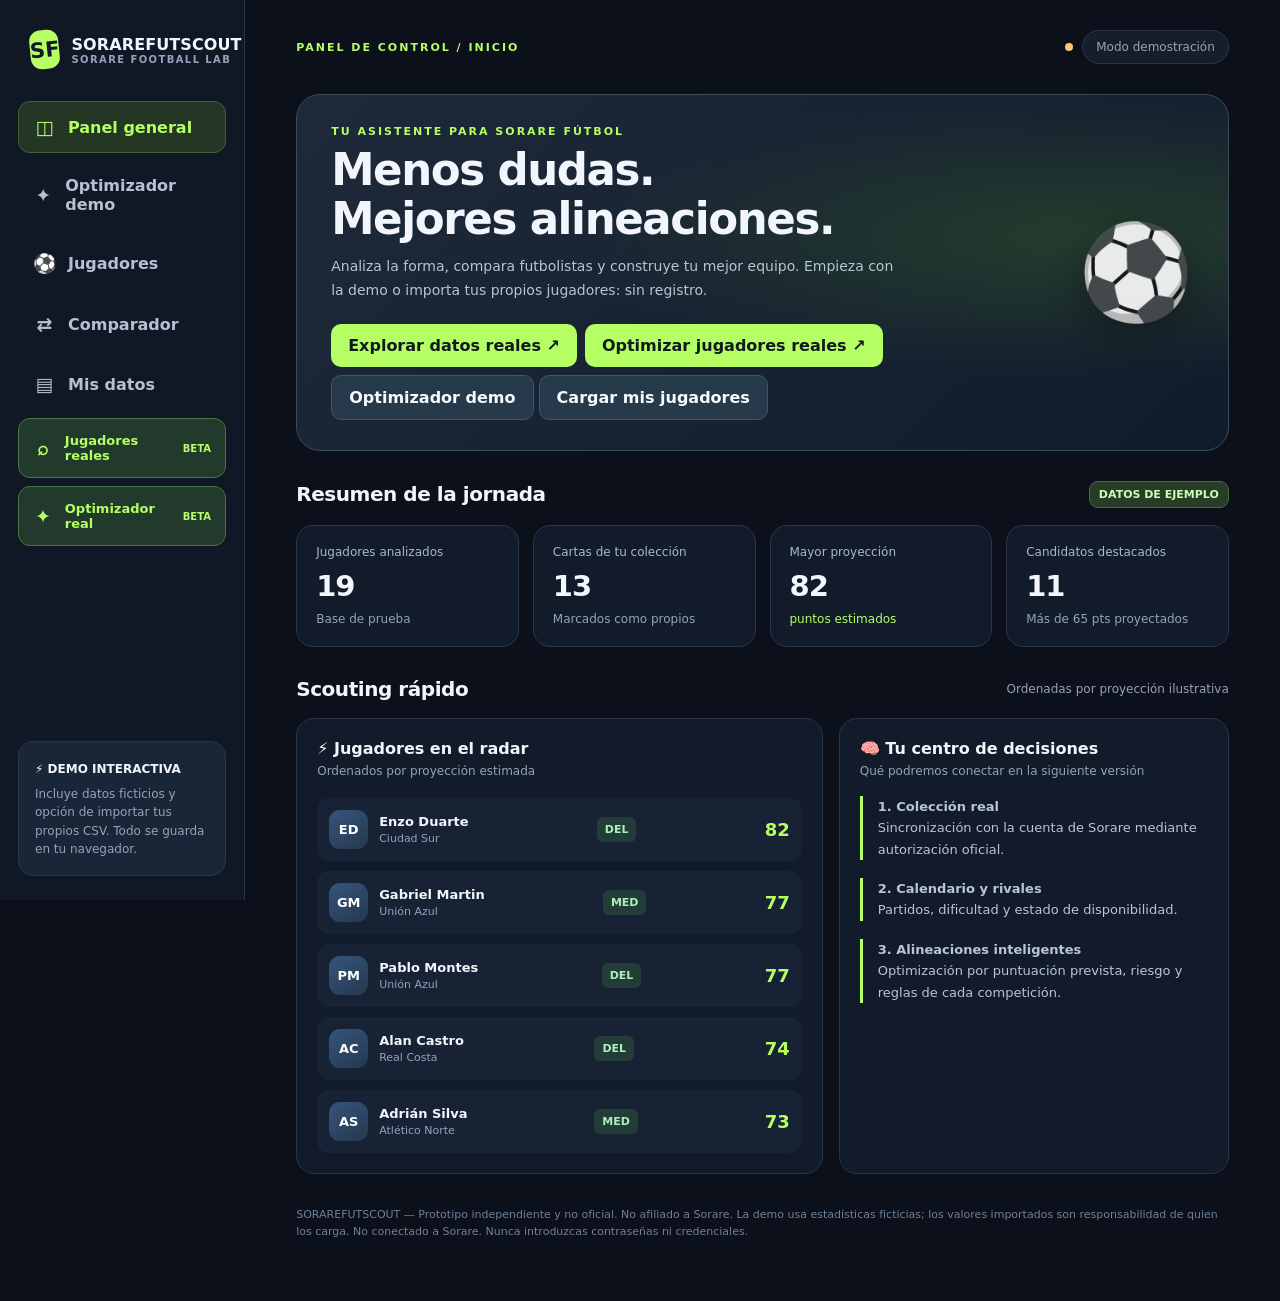
==== commit c9a2b16e: "Enlazar optimizador real y distinguirlo de la demo en la portada" ====
--- a/index.html
+++ b/index.html
@@ -35,9 +35,9 @@
 .nav a.real-nav{display:flex;align-items:center;gap:12px;padding:14px;border:1px solid #4b7440;border-radius:12px;background:#223a2b;color:var(--accent);font-weight:800;font-size:13px;text-decoration:none}.nav a.real-nav:hover{background:#2c4930}@media(max-width:780px){.nav a.real-nav{flex-shrink:0;padding:10px 13px}}
 </style>
 </head>
-<body><div class="app"><aside class="sidebar"><div class="brand"><div class="brand-mark">SF</div><div><div class="brand-name">SORAREFUTSCOUT</div><div class="brand-sub">SORARE FOOTBALL LAB</div></div></div><nav class="nav" aria-label="Secciones"><button data-page="dashboard" class="active"><span class="nav-ico">◫</span> Panel general</button><button data-page="optimizer"><span class="nav-ico">✦</span> Optimizador</button><button data-page="players"><span class="nav-ico">⚽</span> Jugadores</button><button data-page="compare"><span class="nav-ico">⇄</span> Comparador</button><button data-page="collection"><span class="nav-ico">▤</span> Mis datos</button><a class="real-nav" href="/explorador.html"><span class="nav-ico">⌕</span> Jugadores reales <span style="margin-left:auto;font-size:10px">BETA</span></a></nav><div class="side-bottom"><b>⚡ DEMO INTERACTIVA</b><p>Incluye datos ficticios y opción de importar tus propios CSV. Todo se guarda en tu navegador.</p></div></aside>
+<body><div class="app"><aside class="sidebar"><div class="brand"><div class="brand-mark">SF</div><div><div class="brand-name">SORAREFUTSCOUT</div><div class="brand-sub">SORARE FOOTBALL LAB</div></div></div><nav class="nav" aria-label="Secciones"><button data-page="dashboard" class="active"><span class="nav-ico">◫</span> Panel general</button><button data-page="optimizer"><span class="nav-ico">✦</span> Optimizador demo</button><button data-page="players"><span class="nav-ico">⚽</span> Jugadores</button><button data-page="compare"><span class="nav-ico">⇄</span> Comparador</button><button data-page="collection"><span class="nav-ico">▤</span> Mis datos</button><a class="real-nav" href="/explorador.html"><span class="nav-ico">⌕</span> Jugadores reales <span style="margin-left:auto;font-size:10px">BETA</span></a><a class="real-nav" href="/optimizador-real.html"><span class="nav-ico">✦</span> Optimizador real <span style="margin-left:auto;font-size:10px">BETA</span></a></nav><div class="side-bottom"><b>⚡ DEMO INTERACTIVA</b><p>Incluye datos ficticios y opción de importar tus propios CSV. Todo se guarda en tu navegador.</p></div></aside>
 <main><div class="topbar"><div class="eyebrow" id="crumb">Panel de control / Inicio</div><div class="right-top"><span class="dot"></span><span class="status" id="source-mode">Modo demostración</span></div></div>
-<section class="page active" id="dashboard"><div class="hero"><div><div class="eyebrow">TU ASISTENTE PARA SORARE FÚTBOL</div><h1>Menos dudas.<br>Mejores alineaciones.</h1><p>Analiza la forma, compara futbolistas y construye tu mejor equipo. Empieza con la demo o importa tus propios jugadores: sin registro.</p><div style="margin-top:22px"><a href="/explorador.html" class="btn" style="display:inline-block;text-decoration:none;margin:0 8px 8px 0">Explorar datos reales ↗</a><button class="btn secondary" data-goto="optimizer">Probar optimizador ↗</button> <button class="btn secondary" data-goto="collection">Cargar mis jugadores</button></div></div><div class="hero-symbol">⚽</div></div>
+<section class="page active" id="dashboard"><div class="hero"><div><div class="eyebrow">TU ASISTENTE PARA SORARE FÚTBOL</div><h1>Menos dudas.<br>Mejores alineaciones.</h1><p>Analiza la forma, compara futbolistas y construye tu mejor equipo. Empieza con la demo o importa tus propios jugadores: sin registro.</p><div style="margin-top:22px"><a href="/explorador.html" class="btn" style="display:inline-block;text-decoration:none;margin:0 8px 8px 0">Explorar datos reales ↗</a><a href="/optimizador-real.html" class="btn" style="display:inline-block;text-decoration:none;margin:0 8px 8px 0">Optimizar jugadores reales ↗</a><button class="btn secondary" data-goto="optimizer">Optimizador demo</button> <button class="btn secondary" data-goto="collection">Cargar mis jugadores</button></div></div><div class="hero-symbol">⚽</div></div>
 <div class="title-row"><h2>Resumen de la jornada</h2><span class="small-badge" id="dataset-tag">DATOS DE EJEMPLO</span></div><div class="stats"><div class="stat"><div class="mini">Jugadores analizados</div><strong id="stat-players">—</strong><span id="stat-source">Base de prueba</span></div><div class="stat"><div class="mini">Cartas de tu colección</div><strong id="stat-owned">—</strong><span>Marcados como propios</span></div><div class="stat"><div class="mini">Mayor proyección</div><strong id="stat-best">—</strong><em> puntos estimados</em></div><div class="stat"><div class="mini">Candidatos destacados</div><strong id="stat-top">—</strong><span>Más de 65 pts proyectados</span></div></div>
 <div class="title-row"><h2>Scouting rápido</h2><span class="muted">Ordenadas por proyección ilustrativa</span></div><div class="two-col"><div class="card"><h3>⚡ Jugadores en el radar</h3><div class="muted">Ordenados por proyección estimada</div><div class="quick-list" id="quick-list"></div></div><div class="card"><h3>🧠 Tu centro de decisiones</h3><div class="muted">Qué podremos conectar en la siguiente versión</div><div class="note"><b>1. Colección real</b><div>Sincronización con la cuenta de Sorare mediante autorización oficial.</div></div><div class="note"><b>2. Calendario y rivales</b><div>Partidos, dificultad y estado de disponibilidad.</div></div><div class="note"><b>3. Alineaciones inteligentes</b><div>Optimización por puntuación prevista, riesgo y reglas de cada competición.</div></div></div></div></section>
 <section class="page" id="optimizer"><h1 class="subheader">Optimizador de alineaciones</h1><p class="subdesc">Prueba cómo generar automáticamente un equipo según las posiciones y la estrategia seleccionada. La fórmula y los datos son ilustrativos.</p><div class="card"><h3>⚙️ Configurar alineación</h3><div class="controls"><div class="field"><label for="format">Formato de alineación</label><select id="format"><option value="5">In-Season · 5 cartas</option><option value="7">Classic · 7 cartas</option></select></div><div class="field"><label for="strategy">Estrategia</label><select id="strategy"><option value="balance">Equilibrada</option><option value="safe">Priorizar fiabilidad</option><option value="ceiling">Buscar techo alto</option></select></div><label class="checks"><input type="checkbox" id="owned-only" checked> Solo cartas marcadas como propias</label><button class="btn" id="optimize">✦ Generar alineación</button></div><div class="muted">Modelo de fase 1: In-Season = POR, DEF, MED, DEL, extra y como máximo 1 Classic. Classic = POR, 2 DEF, 2 MED, DEL y extra. No contempla ligas elegibles, límites específicos, cap, bonificaciones, sustituciones ni rarezas. Usa el reglamento oficial antes de registrar una alineación.</div></div><div class="title-row"><h2>Alineación recomendada</h2><span class="small-badge">PROYECCIÓN DE PRUEBA</span></div><div class="lineup" id="lineup"></div><div class="results" id="lineup-results"></div><p class="note">Las proyecciones son de ejemplo o introducidas por quien usa la web. No representan pronósticos validados ni garantizan resultados.</p></section>
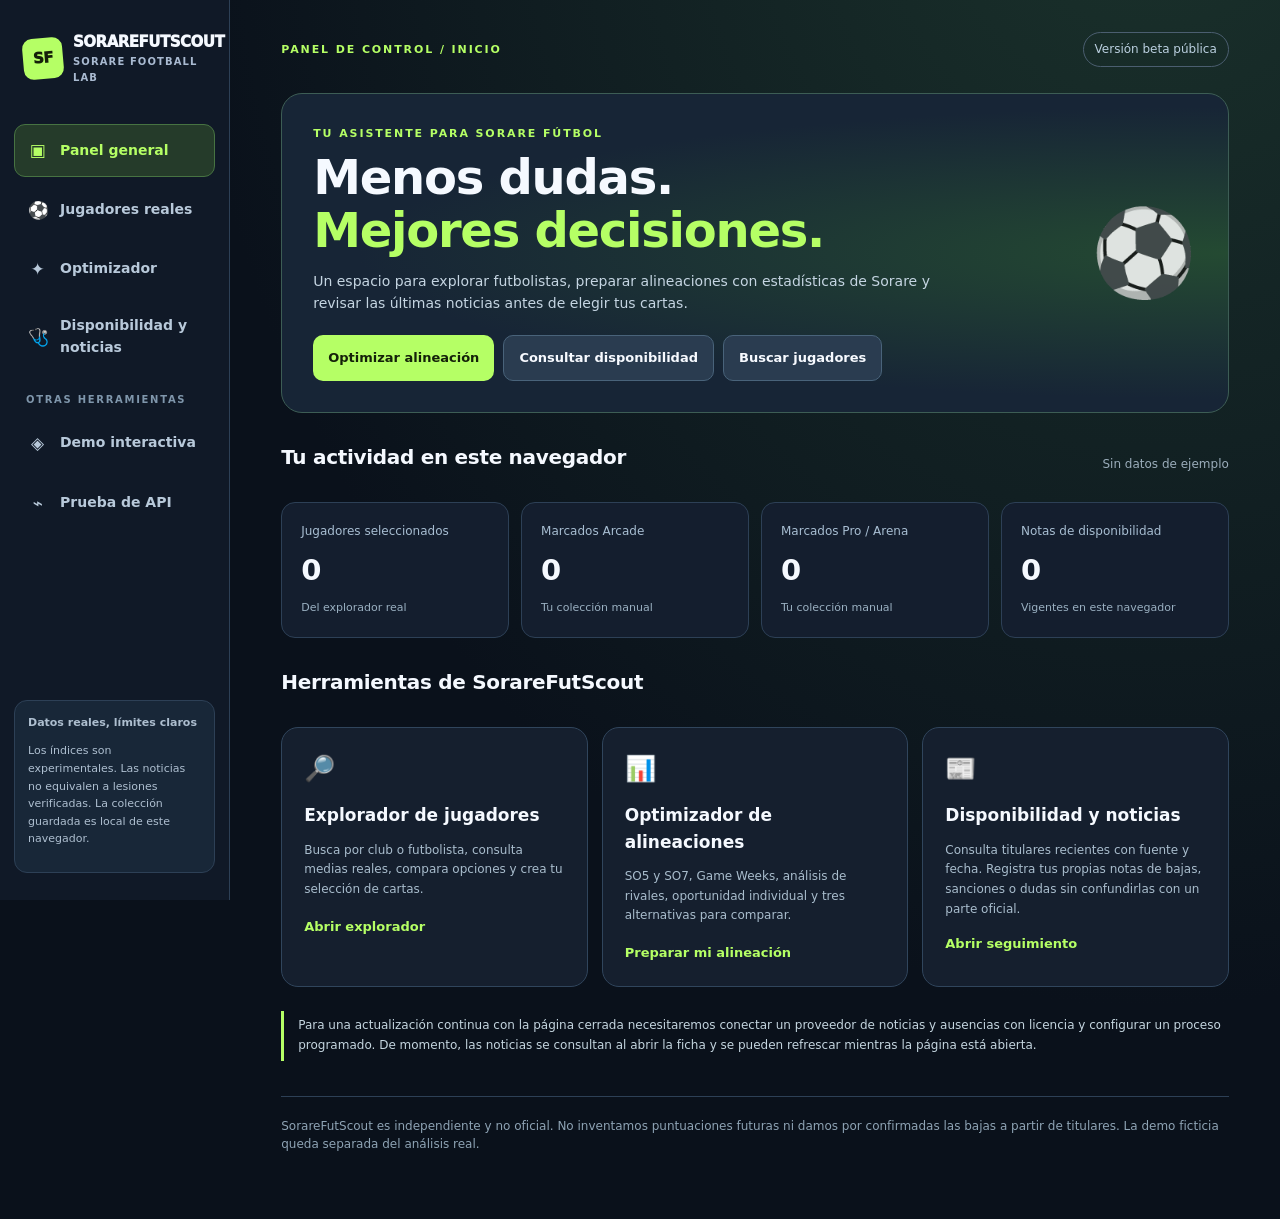
==== commit c5632719: "Transformar portada en panel real y separar demo y disponibilidad" ====
--- a/index.html
+++ b/index.html
@@ -1,261 +1,89 @@
 <!doctype html>
 <html lang="es">
 <head>
-<meta charset="UTF-8"><meta name="viewport" content="width=device-width, initial-scale=1">
-<title>SorareFutScout · Demo de Sorare Fútbol</title>
+<meta charset="utf-8"><meta name="viewport" content="width=device-width,initial-scale=1">
+<meta name="theme-color" content="#0b111a">
+<meta name="description" content="Panel de SorareFutScout: explora futbolistas, optimiza alineaciones y consulta novedades de disponibilidad.">
+<title>SorareFutScout | Panel principal</title>
 <style>
-:root{color-scheme:dark;--bg:#0b101a;--panel:#121b2a;--panel2:#172235;--line:#29364a;--muted:#94a3b8;--text:#f2f6fc;--accent:#b5ff65;--blue:#79b8ff;--orange:#f6bd60;--red:#f18484}
-*{box-sizing:border-box}html,body{margin:0;min-height:100%;font-family:Inter,ui-sans-serif,system-ui,-apple-system,'Segoe UI',sans-serif;background:var(--bg);color:var(--text)}button,select,input{font:inherit}button{cursor:pointer}button:focus-visible,select:focus-visible,input:focus-visible{outline:2px solid var(--accent);outline-offset:2px}
-.app{display:grid;grid-template-columns:245px minmax(0,1fr);min-height:100vh}.sidebar{background:#101826;border-right:1px solid var(--line);padding:30px 18px;position:sticky;top:0;height:100vh}.brand{display:flex;align-items:center;gap:12px;padding:0 12px 32px}.brand-mark{width:39px;height:39px;border-radius:11px;background:var(--accent);color:#111827;display:grid;place-items:center;font-size:21px;font-weight:900;transform:rotate(-6deg)}.brand-name{font-weight:900;letter-spacing:.1px;font-size:16px}.brand-sub{color:var(--muted);font-size:10px;letter-spacing:1.4px;font-weight:700}.nav{display:grid;gap:8px}.nav button{width:100%;display:flex;align-items:center;gap:12px;padding:14px;border:1px solid transparent;border-radius:12px;background:transparent;color:#b5c1d2;text-align:left;font-weight:650}.nav button.active{background:#243624;color:var(--accent);border-color:#426139}.nav button:hover:not(.active){background:#1a2636}.nav-ico{font-size:19px;width:23px;text-align:center}.side-bottom{position:absolute;left:18px;right:18px;bottom:24px;background:#192638;padding:16px;border:1px solid var(--line);border-radius:15px}.side-bottom b{font-size:12px}.side-bottom p{font-size:12px;line-height:1.55;color:var(--muted);margin:8px 0 0}
-main{min-width:0;padding:30px max(24px,4vw) 60px}.topbar{display:flex;justify-content:space-between;align-items:center;margin-bottom:30px;gap:12px}.eyebrow{font-weight:800;letter-spacing:2px;color:var(--accent);font-size:11px;text-transform:uppercase}.right-top{font-size:12px;display:flex;align-items:center;gap:9px;color:var(--muted)}.dot{width:8px;height:8px;background:#ffc76f;border-radius:50%}.status{padding:9px 13px;border:1px solid var(--line);border-radius:24px;background:#161e2c}.page{display:none}.page.active{display:block}.hero{display:flex;gap:22px;justify-content:space-between;align-items:center;background:radial-gradient(ellipse at 85% 40%,#253d2d 0%,transparent 48%),linear-gradient(135deg,#1e293a,#101b2c);border:1px solid #3b4c53;border-radius:24px;padding:30px 34px;min-height:195px}.hero h1{font-size:clamp(27px,3.4vw,45px);letter-spacing:-1.4px;line-height:1.12;margin:8px 0 12px;max-width:610px}.hero p{color:#b6c5d2;line-height:1.65;font-size:14px;max-width:570px;margin:0}.hero-symbol{font-size:93px;opacity:.9;filter:drop-shadow(0 10px 20px #0006)}.btn{border:0;padding:12px 17px;border-radius:10px;background:var(--accent);color:#10191e;font-weight:850;white-space:nowrap}.btn:hover{filter:brightness(1.08)}.btn.secondary{background:#273a4b;color:#f7faff;border:1px solid #42566b}.title-row{display:flex;justify-content:space-between;align-items:center;gap:12px;margin:30px 0 17px}.title-row h2{font-size:20px;letter-spacing:-.45px;margin:0}.muted{color:var(--muted);font-size:12px}.stats{display:grid;grid-template-columns:repeat(4,1fr);gap:14px}.stat{border:1px solid var(--line);background:var(--panel);border-radius:17px;padding:19px}.stat .mini{font-size:12px;color:#a9b8c8}.stat strong{display:block;margin:10px 0 5px;font-size:29px;letter-spacing:-1px}.stat em{font-style:normal;color:var(--accent);font-size:12px}.stat span{color:var(--muted);font-size:12px}.two-col{display:grid;grid-template-columns:1.35fr 1fr;gap:16px}.card{background:var(--panel);border:1px solid var(--line);border-radius:18px;padding:20px;min-width:0}.card h3{font-size:16px;margin:0 0 6px}.quick-list{display:grid;gap:10px;margin-top:20px}.quick{display:flex;align-items:center;justify-content:space-between;gap:14px;padding:12px;background:var(--panel2);border-radius:12px}.player-id{display:flex;align-items:center;gap:11px;min-width:0}.avatar{width:39px;height:39px;border-radius:11px;background:linear-gradient(145deg,#36547c,#24394e);display:grid;place-items:center;font-weight:850;color:white;font-size:13px;flex-shrink:0}.player-id b{display:block;font-size:13px;white-space:nowrap;overflow:hidden;text-overflow:ellipsis}.player-id small{display:block;color:var(--muted);font-size:11px;margin-top:3px}.score{color:var(--accent);font-size:18px;font-weight:900}.tag{font-size:11px;font-weight:800;white-space:nowrap;background:#243c37;color:#aaf1bf;border-radius:6px;padding:6px 8px}.note{border-left:3px solid var(--accent);padding-left:15px;color:#b9c5d4;line-height:1.65;font-size:13px;margin-top:18px}.subheader{margin:0 0 8px;font-size:clamp(24px,2.4vw,34px);letter-spacing:-.8px}.subdesc{color:var(--muted);font-size:14px;line-height:1.6;margin:0 0 26px}.controls{display:flex;flex-wrap:wrap;gap:12px;align-items:end;margin:17px 0 20px}.field{display:flex;flex-direction:column;gap:7px;min-width:155px}.field label{font-size:12px;color:#bac7d7;font-weight:650}.field select,.field input{height:41px;border:1px solid #40506a;background:#1a2638;border-radius:9px;color:white;padding:0 12px;max-width:100%}.field.search{flex:1}.field.search input{width:100%}.checks{display:flex;gap:8px;align-items:center;padding:11px 4px;font-size:13px;color:#c8d6e5}.checks input{accent-color:#a9f45e;width:17px;height:17px}.lineup{display:grid;grid-template-columns:repeat(5,minmax(0,1fr));gap:10px;margin-top:16px}.lineup.seven{grid-template-columns:repeat(7,minmax(0,1fr))}.lineup-slot{border-radius:14px;border:1px solid #435644;background:linear-gradient(165deg,#243d37,#192736 80%);padding:14px 8px;text-align:center;min-width:0}.lineup-slot .position{color:#b6e9af;font-size:11px;text-transform:uppercase;font-weight:800;letter-spacing:1px}.lineup-slot .avatar{margin:15px auto 11px;width:49px;height:49px;border-radius:50%}.lineup-slot strong{display:block;font-size:12px;white-space:nowrap;overflow:hidden;text-overflow:ellipsis}.lineup-slot small{display:block;color:#a6b6c3;font-size:10px;white-space:nowrap;overflow:hidden;text-overflow:ellipsis;margin:5px 0 10px}.lineup-slot .score{font-size:20px}.results{display:flex;gap:15px;flex-wrap:wrap;margin-top:18px;padding:16px 20px;background:#1b2b32;border-radius:13px}.result-item{flex:1;min-width:120px}.result-item b{font-size:23px;display:block;margin-top:5px}.results .muted{font-size:11px}.data-table{width:100%;border-collapse:collapse}.data-table th{font-size:11px;color:#94a6bd;text-transform:uppercase;letter-spacing:.6px;text-align:left;padding:13px 10px;border-bottom:1px solid var(--line)}.data-table td{font-size:13px;border-bottom:1px solid #243144;padding:12px 10px}.data-table tr:last-child td{border-bottom:none}.data-table .player-id b{font-size:12px}.data-table .avatar{width:34px;height:34px}.table-scroll{overflow-x:auto}.progress{background:#2a3850;border-radius:4px;height:9px;overflow:hidden}.progress>span{height:100%;display:block;background:var(--accent);border-radius:4px}.pill{padding:5px 8px;background:#273549;border-radius:9px;color:#cbd5e2;display:inline-block;font-size:11px;font-weight:800}.number{font-weight:850;font-variant-numeric:tabular-nums}.compare{display:grid;grid-template-columns:1fr 1fr;gap:18px;margin-bottom:20px}.compare-panel{padding:21px;border:1px solid var(--line);background:var(--panel2);border-radius:15px}.compare-panel .big{display:flex;align-items:center;gap:14px}.compare-panel .avatar{width:65px;height:65px;font-size:23px}.compare-panel h3{margin:0 0 5px;font-size:19px}.barline{display:grid;grid-template-columns:115px 1fr 48px;gap:12px;align-items:center;margin:17px 0;font-size:12px}.barline strong{text-align:right;font-size:13px}.barline.blue .progress>span{background:var(--blue)}.empty{padding:27px;text-align:center;color:var(--muted)}footer{margin-top:32px;color:#6f8197;font-size:11px;line-height:1.6}.small-badge{background:#293c26;border:1px solid #4a6940;color:#cbffb4;padding:6px 9px;border-radius:9px;font-size:11px;font-weight:800}.filters{display:flex;flex-wrap:wrap;gap:8px}.filter{border:1px solid var(--line);background:#172235;border-radius:9px;color:#b7c8da;padding:9px 13px}.filter.active{border-color:var(--accent);color:var(--accent);background:#263628}.fav{border:0;background:transparent;color:#6c8096;font-size:22px;padding:4px 9px}.fav.active{color:var(--orange)}
-@media(max-width:1150px){.lineup.seven{grid-template-columns:repeat(4,minmax(0,1fr))}.lineup{grid-template-columns:repeat(3,minmax(0,1fr))}.stats{grid-template-columns:repeat(2,1fr)}}
-@media(max-width:780px){.app{display:block}.sidebar{position:static;height:auto;padding:14px;border-right:none;border-bottom:1px solid var(--line)}.brand{padding:5px 8px 13px}.nav{display:flex;gap:4px;overflow-x:auto}.nav button{width:auto;flex-shrink:0;padding:10px 13px;font-size:12px}.nav-ico{font-size:14px;width:auto}.side-bottom{display:none}main{padding:23px 16px 48px}.hero{padding:23px}.hero-symbol{display:none}.two-col,.compare{grid-template-columns:1fr}.stats{grid-template-columns:repeat(2,minmax(0,1fr))}.stat{padding:14px}.lineup,.lineup.seven{grid-template-columns:repeat(2,minmax(0,1fr))}.topbar{align-items:flex-start}.status{white-space:nowrap;font-size:10px}}
-
-/* Fase 1: colección local e importación */
-.notice {padding:14px 16px;border:1px solid #4c6336;background:#1c2c24;border-radius:12px;color:#d9f8ce;font-size:13px;line-height:1.6;margin-bottom:22px}
-.notice strong {color:var(--accent)}
-.stack {display:grid;gap:16px}
-.upload {border:1px dashed #66815e;border-radius:14px;padding:22px;background:#15242a}
-.upload input[type=file] {width:100%;margin:12px 0;color:var(--text);max-width:100%}
-.upload code {color:var(--accent);word-break:break-word}
-.helper {font-size:12px;line-height:1.65;color:var(--muted)}
-.action-row {display:flex;flex-wrap:wrap;gap:10px;align-items:center}
-.action-row .btn {font-size:13px}
-.btn.danger {background:#412729;color:#ffb5b5;border:1px solid #8b4949}
-.form-grid {display:grid;grid-template-columns:repeat(4,minmax(0,1fr));gap:12px;margin-top:18px}
-.form-grid .field {min-width:0}
-.form-grid input,.form-grid select {width:100%}
-.form-grid .field.wide {grid-column:span 2}
-#collection-status {font-size:13px;line-height:1.6;margin-top:12px;min-height:21px}
-.badge-in {background:#28442a;color:#c2fba6}.badge-classic {background:#343347;color:#cdc9ff}
-/* A real project needs a responsive base before any real user accounts. */
-@media(max-width:1120px){.form-grid{grid-template-columns:repeat(2,minmax(0,1fr))}}
-@media(max-width:620px){.form-grid{grid-template-columns:1fr}.form-grid .field.wide{grid-column:span 1}.action-row .btn{white-space:normal}}
-
-.nav a.real-nav{display:flex;align-items:center;gap:12px;padding:14px;border:1px solid #4b7440;border-radius:12px;background:#223a2b;color:var(--accent);font-weight:800;font-size:13px;text-decoration:none}.nav a.real-nav:hover{background:#2c4930}@media(max-width:780px){.nav a.real-nav{flex-shrink:0;padding:10px 13px}}
+:root{color-scheme:dark;--bg:#0a111b;--side:#101927;--panel:#141e2e;--line:#2d4056;--muted:#a8bed2;--accent:#b5ff65}
+*{box-sizing:border-box}body{margin:0;background:radial-gradient(ellipse at 90% -15%,#1b332c,var(--bg) 60%);color:#f5f9ff;font:15px/1.55 system-ui,-apple-system,"Segoe UI",sans-serif}a{text-decoration:none;color:inherit}a:hover{text-decoration:none}a:focus-visible{outline:2px solid var(--accent);outline-offset:3px}
+.app{display:grid;grid-template-columns:230px minmax(0,1fr);min-height:100vh}.sidebar{background:var(--side);border-right:1px solid var(--line);padding:27px 14px;display:flex;flex-direction:column;gap:15px;position:sticky;top:0;height:100vh}
+.brand{display:flex;align-items:center;gap:10px;font-weight:950;letter-spacing:-.5px;padding:4px 9px 24px}.brand .mark{background:var(--accent);color:#142009;border-radius:10px;padding:9px 10px;transform:rotate(-5deg)}.brand small{display:block;font-size:10px;font-weight:700;color:#a9bad1;letter-spacing:1.1px}
+.menu{display:grid;gap:7px}.menu a{display:flex;gap:13px;align-items:center;padding:12px 13px;border:1px solid transparent;border-radius:11px;color:#b8c9da;font-size:14px;font-weight:700}.menu a:hover{background:#203146}.menu a.active{background:#253b2a;border-color:#477342;color:var(--accent)}.symbol{width:19px;text-align:center;font-size:17px}
+.menu-header{font-size:10px;letter-spacing:1.7px;color:#7f96ab;font-weight:900;padding:13px 12px 3px}.side-note{margin-top:auto;border:1px solid var(--line);background:#182738;border-radius:13px;padding:13px;font-size:11px;color:#aebfd0;line-height:1.6}
+main{padding:32px max(24px,4vw) 65px;min-width:0;max-width:1800px}
+.overline{color:var(--accent);font-size:11px;font-weight:900;letter-spacing:1.9px}.top{display:flex;justify-content:space-between;gap:15px;align-items:center;margin-bottom:26px}.smallpill{border:1px solid #4b5e70;border-radius:30px;color:#bbd0e0;padding:7px 11px;font-size:12px}
+.hero{background:radial-gradient(ellipse at right,#244a32,#172536 65%);border:1px solid #3d5d55;border-radius:21px;padding:31px;display:flex;justify-content:space-between;align-items:center;gap:18px}
+h1{font-size:clamp(29px,4.3vw,48px);line-height:1.12;letter-spacing:-1.25px;margin:9px 0 13px}h1 em{font-style:normal;color:var(--accent)}h2{font-size:20px;margin:0 0 15px;letter-spacing:-.3px}.hero p{font-size:14px;color:#c5d5e2;max-width:620px;margin:0 0 20px}
+.illustration{font-size:85px;opacity:.85}.buttons{display:flex;gap:9px;flex-wrap:wrap}
+.btn{display:inline-flex;align-items:center;justify-content:center;background:var(--accent);color:#142109;border-radius:10px;padding:12px 15px;font-weight:900;font-size:13px;gap:7px}.btn.subtle{background:#2a3c50;border:1px solid #49637a;color:#f7faff}.btn:hover{filter:brightness(1.1)}
+.heading{display:flex;gap:12px;align-items:center;justify-content:space-between;margin:29px 0 14px}
+.stats{display:grid;grid-template-columns:repeat(4,minmax(0,1fr));gap:12px}.stat{border:1px solid var(--line);background:var(--panel);border-radius:14px;padding:19px}.stat span{display:block;color:var(--muted);font-size:12px}.stat strong{display:block;font-size:29px;font-variant-numeric:tabular-nums;margin:8px 0 2px}.stat small{font-size:11px;color:#9ab0c1}
+.cards{display:grid;grid-template-columns:repeat(3,minmax(0,1fr));gap:14px}.card{border:1px solid #30455c;border-radius:17px;background:#151f2e;padding:22px;min-width:0}.card .emoji{font-size:25px}.card h3{font-size:17px;margin:13px 0 8px}.card p{font-size:12px;color:#a9bdcd;min-height:62px;line-height:1.65}.card a{font-size:13px;font-weight:900;color:var(--accent)}
+.footnote{border-left:3px solid var(--accent);margin:24px 0 0;padding:5px 0 5px 14px;color:#c4d5df;font-size:12px;line-height:1.65}
+footer{margin-top:35px;color:#8ea3b4;font-size:12px;border-top:1px solid var(--line);padding-top:20px}
+@media(max-width:1050px){.cards{grid-template-columns:repeat(2,minmax(0,1fr))}.stats{grid-template-columns:repeat(2,1fr)}}
+@media(max-width:720px){.app{display:block}.sidebar{position:static;height:auto;padding:12px}.brand{padding:5px 8px}.menu{display:flex;gap:5px;overflow-x:auto}.menu a{padding:9px 12px;white-space:nowrap}.menu-header,.side-note{display:none}main{padding:20px 14px}.hero{padding:22px}.illustration{display:none}.cards{grid-template-columns:1fr}}
 </style>
 </head>
-<body><div class="app"><aside class="sidebar"><div class="brand"><div class="brand-mark">SF</div><div><div class="brand-name">SORAREFUTSCOUT</div><div class="brand-sub">SORARE FOOTBALL LAB</div></div></div><nav class="nav" aria-label="Secciones"><button data-page="dashboard" class="active"><span class="nav-ico">◫</span> Panel general</button><button data-page="optimizer"><span class="nav-ico">✦</span> Optimizador demo</button><button data-page="players"><span class="nav-ico">⚽</span> Jugadores</button><button data-page="compare"><span class="nav-ico">⇄</span> Comparador</button><button data-page="collection"><span class="nav-ico">▤</span> Mis datos</button><a class="real-nav" href="/explorador.html"><span class="nav-ico">⌕</span> Jugadores reales <span style="margin-left:auto;font-size:10px">BETA</span></a><a class="real-nav" href="/optimizador-real.html"><span class="nav-ico">✦</span> Optimizador real <span style="margin-left:auto;font-size:10px">BETA</span></a></nav><div class="side-bottom"><b>⚡ DEMO INTERACTIVA</b><p>Incluye datos ficticios y opción de importar tus propios CSV. Todo se guarda en tu navegador.</p></div></aside>
-<main><div class="topbar"><div class="eyebrow" id="crumb">Panel de control / Inicio</div><div class="right-top"><span class="dot"></span><span class="status" id="source-mode">Modo demostración</span></div></div>
-<section class="page active" id="dashboard"><div class="hero"><div><div class="eyebrow">TU ASISTENTE PARA SORARE FÚTBOL</div><h1>Menos dudas.<br>Mejores alineaciones.</h1><p>Analiza la forma, compara futbolistas y construye tu mejor equipo. Empieza con la demo o importa tus propios jugadores: sin registro.</p><div style="margin-top:22px"><a href="/explorador.html" class="btn" style="display:inline-block;text-decoration:none;margin:0 8px 8px 0">Explorar datos reales ↗</a><a href="/optimizador-real.html" class="btn" style="display:inline-block;text-decoration:none;margin:0 8px 8px 0">Optimizar jugadores reales ↗</a><button class="btn secondary" data-goto="optimizer">Optimizador demo</button> <button class="btn secondary" data-goto="collection">Cargar mis jugadores</button></div></div><div class="hero-symbol">⚽</div></div>
-<div class="title-row"><h2>Resumen de la jornada</h2><span class="small-badge" id="dataset-tag">DATOS DE EJEMPLO</span></div><div class="stats"><div class="stat"><div class="mini">Jugadores analizados</div><strong id="stat-players">—</strong><span id="stat-source">Base de prueba</span></div><div class="stat"><div class="mini">Cartas de tu colección</div><strong id="stat-owned">—</strong><span>Marcados como propios</span></div><div class="stat"><div class="mini">Mayor proyección</div><strong id="stat-best">—</strong><em> puntos estimados</em></div><div class="stat"><div class="mini">Candidatos destacados</div><strong id="stat-top">—</strong><span>Más de 65 pts proyectados</span></div></div>
-<div class="title-row"><h2>Scouting rápido</h2><span class="muted">Ordenadas por proyección ilustrativa</span></div><div class="two-col"><div class="card"><h3>⚡ Jugadores en el radar</h3><div class="muted">Ordenados por proyección estimada</div><div class="quick-list" id="quick-list"></div></div><div class="card"><h3>🧠 Tu centro de decisiones</h3><div class="muted">Qué podremos conectar en la siguiente versión</div><div class="note"><b>1. Colección real</b><div>Sincronización con la cuenta de Sorare mediante autorización oficial.</div></div><div class="note"><b>2. Calendario y rivales</b><div>Partidos, dificultad y estado de disponibilidad.</div></div><div class="note"><b>3. Alineaciones inteligentes</b><div>Optimización por puntuación prevista, riesgo y reglas de cada competición.</div></div></div></div></section>
-<section class="page" id="optimizer"><h1 class="subheader">Optimizador de alineaciones</h1><p class="subdesc">Prueba cómo generar automáticamente un equipo según las posiciones y la estrategia seleccionada. La fórmula y los datos son ilustrativos.</p><div class="card"><h3>⚙️ Configurar alineación</h3><div class="controls"><div class="field"><label for="format">Formato de alineación</label><select id="format"><option value="5">In-Season · 5 cartas</option><option value="7">Classic · 7 cartas</option></select></div><div class="field"><label for="strategy">Estrategia</label><select id="strategy"><option value="balance">Equilibrada</option><option value="safe">Priorizar fiabilidad</option><option value="ceiling">Buscar techo alto</option></select></div><label class="checks"><input type="checkbox" id="owned-only" checked> Solo cartas marcadas como propias</label><button class="btn" id="optimize">✦ Generar alineación</button></div><div class="muted">Modelo de fase 1: In-Season = POR, DEF, MED, DEL, extra y como máximo 1 Classic. Classic = POR, 2 DEF, 2 MED, DEL y extra. No contempla ligas elegibles, límites específicos, cap, bonificaciones, sustituciones ni rarezas. Usa el reglamento oficial antes de registrar una alineación.</div></div><div class="title-row"><h2>Alineación recomendada</h2><span class="small-badge">PROYECCIÓN DE PRUEBA</span></div><div class="lineup" id="lineup"></div><div class="results" id="lineup-results"></div><p class="note">Las proyecciones son de ejemplo o introducidas por quien usa la web. No representan pronósticos validados ni garantizan resultados.</p></section>
-<section class="page" id="players"><h1 class="subheader">Explorador de futbolistas</h1><p class="subdesc">Busca, filtra y ordena jugadores para analizar rendimiento y perspectivas antes de alinearlos.</p><div class="card"><div class="controls"><div class="field search"><label for="search">Buscar jugador o equipo</label><input id="search" type="search" placeholder="Ej. Daniel, Ciudad, ..."></div><div class="field"><label for="sort">Ordenar por</label><select id="sort"><option value="projection">Proyección</option><option value="l5">Media últimos 5</option><option value="l15">Media últimos 15</option><option value="prob">Probabilidad de jugar</option></select></div><label class="checks"><input type="checkbox" id="only-owned-players"> Mi colección</label></div><div class="filters" id="pos-filter"><button class="filter active" data-pos="all">Todos</button><button class="filter" data-pos="POR">Porteros</button><button class="filter" data-pos="DEF">Defensas</button><button class="filter" data-pos="MED">Medios</button><button class="filter" data-pos="DEL">Delanteros</button></div><div class="table-scroll" style="margin-top:20px"><table class="data-table"><thead><tr><th>Jugador</th><th>Pos.</th><th>Tipo</th><th>L5</th><th>L15</th><th>Prob. juego</th><th>Proyección</th><th>Seguir</th></tr></thead><tbody id="players-body"></tbody></table></div><div id="players-count" class="muted" style="margin-top:12px"></div></div></section>
-<section class="page" id="compare"><h1 class="subheader">Comparador de jugadores</h1><p class="subdesc">Pon a dos jugadores frente a frente y compara sus métricas en segundos.</p><div class="controls"><div class="field" style="flex:1"><label for="compare-a">Jugador A</label><select id="compare-a"></select></div><div class="field" style="flex:1"><label for="compare-b">Jugador B</label><select id="compare-b"></select></div></div><div id="compare-view"></div><div class="note">Las métricas predeterminadas son ficticias. Si cargas un CSV, se muestran los valores que tú hayas proporcionado; no los verifica Sorare.</div></section>
-<section class="page" id="collection">
-<h1 class="subheader">Mis datos y colección</h1>
-<p class="subdesc">Importa una lista de jugadores, añade nombres manualmente o recupera la demo. Los datos quedan guardados <strong>solo en este navegador</strong>. SorareFutScout no recibe tus archivos.</p>
-<div class="notice"><strong>Primera fase — sin cuenta Sorare.</strong> Nunca introduzcas aquí tu contraseña o token. No hay sincronización, precios de mercado ni estadísticas oficiales. Las proyecciones las introduces tú y solo sirven para probar el optimizador.</div>
-<div class="two-col">
-<div class="card upload">
-<h3>⬆ Importar jugadores CSV</h3>
-<p class="helper">Descarga la plantilla, rellena tus jugadores y súbela. La importación sustituye la tabla actual de este navegador.</p>
-<div class="action-row"><button id="template-csv" class="btn secondary" type="button">Descargar plantilla CSV</button><button id="export-csv" class="btn secondary" type="button">Exportar mis datos</button></div>
-<label class="helper" for="file-csv" style="display:block;margin-top:15px">Archivo CSV con cabecera</label><input type="file" id="file-csv" accept=".csv,text/csv,text/plain">
-<p class="helper">Columnas: <code>nombre,equipo,posicion,l5,l15,probabilidad,proyeccion,techo,coleccion,temporada</code>.<br>Posición POR/DEF/MED/DEL; colección sí/no; temporada actual/classic. Máximo 1.000 filas por archivo (hasta 1 MB).</p>
+<body>
+<div class="app">
+<aside class="sidebar">
+<a class="brand" href="/"><span class="mark">SF</span><span>SORAREFUTSCOUT<small>SORARE FOOTBALL LAB</small></span></a>
+<nav class="menu" aria-label="Menú principal">
+<a class="active" href="/" aria-current="page"><span class="symbol">▣</span> Panel general</a>
+<a href="/explorador.html"><span class="symbol">⚽</span> Jugadores reales</a>
+<a href="/optimizador-real.html"><span class="symbol">✦</span> Optimizador</a>
+<a href="/disponibilidad.html"><span class="symbol">🩺</span> Disponibilidad y noticias</a>
+<div class="menu-header">OTRAS HERRAMIENTAS</div>
+<a href="/demo.html"><span class="symbol">◈</span> Demo interactiva</a>
+<a href="/datos-reales.html"><span class="symbol">⌁</span> Prueba de API</a>
+</nav>
+<div class="side-note"><b>Datos reales, límites claros</b><p>Los índices son experimentales. Las noticias no equivalen a lesiones verificadas. La colección guardada es local de este navegador.</p></div>
+</aside>
+<main>
+<div class="top"><span class="overline">PANEL DE CONTROL / INICIO</span><span class="smallpill">Versión beta pública</span></div>
+<section class="hero">
+<div>
+<div class="overline">TU ASISTENTE PARA SORARE FÚTBOL</div>
+<h1>Menos dudas.<br><em>Mejores decisiones.</em></h1>
+<p>Un espacio para explorar futbolistas, preparar alineaciones con estadísticas de Sorare y revisar las últimas noticias antes de elegir tus cartas.</p>
+<div class="buttons"><a class="btn" href="/optimizador-real.html">Optimizar alineación</a><a class="btn subtle" href="/disponibilidad.html">Consultar disponibilidad</a><a class="btn subtle" href="/explorador.html">Buscar jugadores</a></div>
+</div><div class="illustration" aria-hidden="true">⚽</div>
+</section>
+<div class="heading"><h2>Tu actividad en este navegador</h2><span style="color:#9badbb;font-size:12px">Sin datos de ejemplo</span></div>
+<div class="stats">
+<div class="stat"><span>Jugadores seleccionados</span><strong id="players">0</strong><small>Del explorador real</small></div>
+<div class="stat"><span>Marcados Arcade</span><strong id="arcade">0</strong><small>Tu colección manual</small></div>
+<div class="stat"><span>Marcados Pro / Arena</span><strong id="pro">0</strong><small>Tu colección manual</small></div>
+<div class="stat"><span>Notas de disponibilidad</span><strong id="statuses">0</strong><small>Vigentes en este navegador</small></div>
 </div>
-<div class="card">
-<h3>🗂 Gestiona tu colección</h3>
-<p class="helper">Solo se marcan como propias las cartas con la columna <b>coleccion</b> en “si”. El optimizador puede trabajar también con todas las filas.</p>
-<div class="stat" style="margin-top:18px"><div class="mini">Jugadores cargados</div><strong id="collection-total">—</strong><span id="collection-origin">Datos de ejemplo</span></div>
-<div class="action-row" style="margin-top:18px"><button id="restore-demo" class="btn secondary" type="button">Restablecer demo</button><button id="remove-last" class="btn danger" type="button">Eliminar último añadido</button></div>
+<div class="heading"><h2>Herramientas de SorareFutScout</h2></div>
+<div class="cards">
+<article class="card"><div class="emoji">🔎</div><h3>Explorador de jugadores</h3><p>Busca por club o futbolista, consulta medias reales, compara opciones y crea tu selección de cartas.</p><a href="/explorador.html">Abrir explorador</a></article>
+<article class="card"><div class="emoji">📊</div><h3>Optimizador de alineaciones</h3><p>SO5 y SO7, Game Weeks, análisis de rivales, oportunidad individual y tres alternativas para comparar.</p><a href="/optimizador-real.html">Preparar mi alineación</a></article>
+<article class="card"><div class="emoji">📰</div><h3>Disponibilidad y noticias</h3><p>Consulta titulares recientes con fuente y fecha. Registra tus propias notas de bajas, sanciones o dudas sin confundirlas con un parte oficial.</p><a href="/disponibilidad.html">Abrir seguimiento</a></article>
 </div>
-</div>
-<div class="card" style="margin-top:18px">
-<h3>＋ Añadir un futbolista</h3><p class="helper">Crea una fila nueva sin necesidad de CSV. Los números son estimaciones manuales, no estadísticas Sorare.</p>
-<form id="add-player"><div class="form-grid">
-<div class="field wide"><label for="add-name">Nombre</label><input id="add-name" name="name" required maxlength="80" placeholder="Nombre del jugador"></div>
-<div class="field wide"><label for="add-team">Equipo</label><input id="add-team" name="team" required maxlength="80" placeholder="Club"></div>
-<div class="field"><label for="add-pos">Posición</label><select id="add-pos" name="pos"><option>POR</option><option>DEF</option><option>MED</option><option>DEL</option></select></div>
-<div class="field"><label for="add-season">Tipo de carta</label><select id="add-season" name="season"><option value="in">In-Season actual</option><option value="classic">Classic</option></select></div>
-<div class="field"><label for="add-l5">Media L5</label><input id="add-l5" name="l5" type="number" min="0" max="100" value="50" required></div>
-<div class="field"><label for="add-l15">Media L15</label><input id="add-l15" name="l15" type="number" min="0" max="100" value="50" required></div>
-<div class="field"><label for="add-prob">Probabilidad de jugar %</label><input id="add-prob" name="prob" type="number" min="0" max="100" value="90" required></div>
-<div class="field"><label for="add-projection">Proyección</label><input id="add-projection" name="projection" type="number" min="0" max="100" value="50" required></div>
-<div class="field"><label for="add-ceiling">Techo</label><input id="add-ceiling" name="ceiling" type="number" min="0" max="100" value="80" required></div>
-<div class="field"><label for="add-owned">Carta en mi colección</label><select id="add-owned" name="owned"><option value="true">Sí</option><option value="false">No</option></select></div>
-</div><div class="action-row" style="margin-top:20px"><button class="btn" type="submit">＋ Añadir jugador</button></div></form>
-<div role="status" aria-live="polite" id="collection-status"></div>
-</div>
-</section>
-<footer>SORAREFUTSCOUT — Prototipo independiente y no oficial. No afiliado a Sorare. La demo usa estadísticas ficticias; los valores importados son responsabilidad de quien los carga. No conectado a Sorare. Nunca introduzcas contraseñas ni credenciales.</footer>
-</main></div><script>
-const demoPlayers=[
-{id:1,n:'Daniel Costa',team:'Atlético Norte',pos:'POR',l5:61,l15:54,prob:98,projection:62,ceiling:88,owned:true,season:"in"},
-{id:2,n:'Álex Romero',team:'Real Costa',pos:'POR',l5:57,l15:51,prob:96,projection:57,ceiling:79,owned:true,season:"classic"},
-{id:3,n:'Mateo Ruiz',team:'Ciudad Sur',pos:'POR',l5:65,l15:56,prob:84,projection:60,ceiling:93,owned:false,season:"in"},
-{id:4,n:'Lucas Pereira',team:'Unión Azul',pos:'DEF',l5:71,l15:64,prob:94,projection:71,ceiling:102,owned:true,season:"in"},
-{id:5,n:'Hugo Serrano',team:'Real Costa',pos:'DEF',l5:68,l15:63,prob:97,projection:69,ceiling:89,owned:true,season:"in"},
-{id:6,n:'Nicolás Vidal',team:'Sporting Oeste',pos:'DEF',l5:61,l15:60,prob:99,projection:65,ceiling:79,owned:true,season:"classic"},
-{id:7,n:'Bruno Almeida',team:'Atlético Norte',pos:'DEF',l5:74,l15:58,prob:77,projection:66,ceiling:105,owned:false,season:"in"},
-{id:8,n:'Iker Molina',team:'Ciudad Sur',pos:'DEF',l5:60,l15:58,prob:92,projection:61,ceiling:81,owned:true,season:"in"},
-{id:9,n:'Gabriel Martin',team:'Unión Azul',pos:'MED',l5:76,l15:70,prob:95,projection:77,ceiling:109,owned:true,season:"in"},
-{id:10,n:'Adrián Silva',team:'Atlético Norte',pos:'MED',l5:72,l15:67,prob:98,projection:73,ceiling:99,owned:true,season:"classic"},
-{id:11,n:'Rafael Gómez',team:'Real Costa',pos:'MED',l5:67,l15:64,prob:95,projection:69,ceiling:93,owned:true,season:"in"},
-{id:12,n:'Leo Navarro',team:'Sporting Oeste',pos:'MED',l5:81,l15:59,prob:72,projection:69,ceiling:115,owned:false,season:"in"},
-{id:13,n:'Sergio Camacho',team:'Ciudad Sur',pos:'MED',l5:65,l15:62,prob:91,projection:65,ceiling:94,owned:true,season:"classic"},
-{id:14,n:'Tomás Ferrer',team:'Sporting Oeste',pos:'MED',l5:60,l15:57,prob:86,projection:59,ceiling:84,owned:false,season:"in"},
-{id:15,n:'Enzo Duarte',team:'Ciudad Sur',pos:'DEL',l5:83,l15:72,prob:91,projection:82,ceiling:122,owned:true,season:"in"},
-{id:16,n:'Pablo Montes',team:'Unión Azul',pos:'DEL',l5:75,l15:66,prob:97,projection:77,ceiling:112,owned:true,season:"in"},
-{id:17,n:'Thiago Sousa',team:'Atlético Norte',pos:'DEL',l5:70,l15:68,prob:90,projection:73,ceiling:104,owned:true,season:"classic"},
-{id:18,n:'Alan Castro',team:'Real Costa',pos:'DEL',l5:86,l15:62,prob:69,projection:74,ceiling:128,owned:false,season:"in"},
-{id:19,n:'Javier Moreno',team:'Ciudad Sur',pos:'DEL',l5:62,l15:59,prob:98,projection:65,ceiling:92,owned:false,season:"in"}
-];
-const STORAGE_KEY='sorarefutscout_phase1_data_v1';
-const FAV_KEY='sorarefutscout_phase1_favorites_v1';
-const posNames={POR:'Portero',DEF:'Defensa',MED:'Mediocentro',DEL:'Delantero'};
-const $=s=>document.querySelector(s);
-const esc=s=>String(s??'').replace(/[&<>"']/g,c=>({'&':'&amp;','<':'&lt;','>':'&gt;','"':'&quot;',"'":'&#39;'}[c]));
-const initials=n=>String(n).split(' ').filter(Boolean).map(p=>p[0]).slice(0,2).join('').toUpperCase();
-const normalize=s=>String(s).toLowerCase().normalize('NFD').replace(/[\u0300-\u036f]/g,'');
-const num=(x,a=0,b=100)=>Math.min(b,Math.max(a,Number(x)||0));
-const cloneDemo=()=>demoPlayers.map(p=>({...p}));
-let players=cloneDemo(),dataset='demo',pos='all';
-let favorites=new Set();
-try{
-  const s=JSON.parse(localStorage.getItem(STORAGE_KEY)||'null');
-  if(s && Array.isArray(s.players) && s.players.length<=1000 && s.players.every(p=>p&&typeof p.n==='string'&&posNames[p.pos])){
-    players=s.players.map((p,i)=>({...p,id:i+1,n:String(p.n).slice(0,80),team:String(p.team).slice(0,80),season:p.season==='classic'?'classic':'in',l5:num(p.l5),l15:num(p.l15),prob:num(p.prob),projection:num(p.projection),ceiling:num(p.ceiling),owned:Boolean(p.owned)}));
-    dataset='personalizado';
-  }
-  const f=JSON.parse(localStorage.getItem(FAV_KEY)||'[]');if(Array.isArray(f))favorites=new Set(f.map(Number));
-}catch(e){console.warn('Datos locales no disponibles');}
-function save(){try{localStorage.setItem(STORAGE_KEY,JSON.stringify({players}));}catch(e){setStatus('Aviso: el navegador no ha podido guardar estos datos.',true);}}
-function saveFav(){try{localStorage.setItem(FAV_KEY,JSON.stringify([...favorites]));}catch(e){}}
-function profile(p){return `<div class="player-id"><span class="avatar">${esc(initials(p.n))}</span><span><b>${esc(p.n)}</b><small>${esc(p.team)}</small></span></div>`;}
-const navNames={dashboard:'Panel de control / Inicio',optimizer:'Herramientas / Optimizador',players:'Scouting / Jugadores',compare:'Scouting / Comparador',collection:'Datos / Mi colección'};
-function navigate(page){if(!navNames[page])return;document.querySelectorAll('.page').forEach(el=>el.classList.toggle('active',el.id===page));document.querySelectorAll('.nav button').forEach(el=>el.classList.toggle('active',el.dataset.page===page));$('#crumb').textContent=navNames[page];if(location.hash!==`#${page}`)history.replaceState(null,'',`#${page}`);window.scrollTo({top:0,behavior:'smooth'});}
-document.querySelectorAll('[data-page]').forEach(b=>b.addEventListener('click',()=>navigate(b.dataset.page)));
-document.querySelectorAll('[data-goto]').forEach(b=>b.addEventListener('click',()=>navigate(b.dataset.goto)));
-window.addEventListener('hashchange',()=>navigate(location.hash.slice(1)||'dashboard'));
-function scoreFor(p,style){if(style==='safe')return p.projection*.55 + p.l15*.30 + p.prob*.15;if(style==='ceiling')return p.projection*.55+p.ceiling*.4+p.prob*.05;return p.projection*.72+p.l5*.2+p.prob*.08;}
-/* Exact assignment optimization for the sample constraints, including unique cards and current-season limit */
-function bestLineup(list,count,style){
- const slots=count===5?['POR','DEF','MED','DEL','COM']:['POR','DEF','DEF','MED','MED','DEL','COM'];
- const all=(1<<slots.length)-1;
- let dp=new Map([[`0:0`,{score:0,chosen:[]}]]);
- for(const p of list){
-   const next=new Map(dp);
-   for(const [key,state] of dp){
-     const [maskStr,classicStr]=key.split(':'),mask=Number(maskStr),classic=Number(classicStr);
-     for(let k=0;k<slots.length;k++){
-       if(mask&(1<<k))continue;
-       if(slots[k]==='COM'?p.pos==='POR':p.pos!==slots[k])continue;
-       const newClassic=classic+(p.season==='classic'?1:0);
-       if(count===5&&newClassic>1)continue;
-       const newMask=mask|(1<<k),nk=`${newMask}:${count===5?newClassic:0}`;
-       const newScore=state.score+scoreFor(p,style);
-       if(!next.has(nk)||newScore>next.get(nk).score){next.set(nk,{score:newScore,chosen:[...state.chosen,{p,role:slots[k]}]});}
-     }
-   }
-   dp=next;
+<div class="footnote">Para una actualización continua con la página cerrada necesitaremos conectar un proveedor de noticias y ausencias con licencia y configurar un proceso programado. De momento, las noticias se consultan al abrir la ficha y se pueden refrescar mientras la página está abierta.</div>
+<footer>SorareFutScout es independiente y no oficial. No inventamos puntuaciones futuras ni damos por confirmadas las bajas a partir de titulares. La demo ficticia queda separada del análisis real.</footer>
+</main></div>
+<script>
+(()=>{
+ const KEY="sorarefutscout:optimizer-pool:v1",NOTE_KEY="sorarefutscout:availability:v1";
+ function paint(){
+  let arr=[],notes={};
+  try{const v=JSON.parse(localStorage.getItem(KEY)||"[]");if(Array.isArray(v))arr=v;}catch(_){}
+  try{const v=JSON.parse(localStorage.getItem(NOTE_KEY)||"{}");if(v&&typeof v==="object"&&!Array.isArray(v))notes=v;}catch(_){}
+  document.getElementById("players").textContent=arr.length;
+  document.getElementById("arcade").textContent=arr.filter(p=>p?.ownedArcade===true).length;
+  document.getElementById("pro").textContent=arr.filter(p=>p?.ownedCompetitive===true).length;
+  document.getElementById("statuses").textContent=arr.filter(p=>{
+   const n=notes[p.slug];return n&&["available","doubt","out"].includes(n.status)&&
+    Number.isFinite(n.updatedAt)&&n.updatedAt<=Date.now()&&Date.now()-n.updatedAt<72*3600000;
+  }).length;
  }
- const finalists=[...dp].filter(([key])=>Number(key.split(':')[0])===all);
- if(!finalists.length)return null;
- return finalists.sort((a,b)=>b[1].score-a[1].score)[0][1].chosen.sort((a,b)=>slots.indexOf(a.role)-slots.indexOf(b.role));
-}
-function optimize(){
- const count=Number($('#format').value),style=$('#strategy').value;
- const eligible=players.filter(p=>!$('#owned-only').checked||p.owned);
- const chosen=bestLineup(eligible,count,style);
- $('#lineup').className='lineup'+(count===7?' seven':'');
- if(!chosen){$('#lineup').innerHTML='<div class="empty">No hay suficientes cartas que cumplan las posiciones y el límite de 1 Classic en In-Season. Prueba a incluir todas las cartas o añade más jugadores.</div>';$('#lineup-results').innerHTML='';return;}
- $('#lineup').innerHTML=chosen.map(({p,role})=>`<div class="lineup-slot"><span class="position">${role==='COM'?'Comodín':posNames[role]}</span><div class="avatar">${esc(initials(p.n))}</div><strong title="${esc(p.n)}">${esc(p.n)}</strong><small>${esc(p.team)}</small><small>${p.season==='classic'?'Classic':'In-Season'}</small><div class="score">${p.projection}</div><small>pts estimados</small></div>`).join('');
- const total=chosen.reduce((s,x)=>s+x.p.projection,0),prob=chosen.reduce((s,x)=>s+x.p.prob,0)/chosen.length;
- $('#lineup-results').innerHTML=`<div class="result-item"><span class="muted">Proyección total</span><b style="color:var(--accent)">${total.toFixed(0)} pts</b></div><div class="result-item"><span class="muted">Media por carta</span><b>${(total/chosen.length).toFixed(1)} pts</b></div><div class="result-item"><span class="muted">Disponibilidad media manual</span><b>${prob.toFixed(0)}%</b></div><div class="result-item"><span class="muted">Estrategia</span><b style="font-size:17px">${{balance:'Equilibrada',safe:'Fiabilidad',ceiling:'Techo alto'}[style]}</b></div>`;
-}
-['#optimize','#format','#strategy','#owned-only'].forEach(sel=>$(sel).addEventListener(sel==='#optimize'?'click':'change',optimize));
-function renderPlayers(){
- const q=normalize($('#search').value),sort=$('#sort').value,owned=$('#only-owned-players').checked;
- const list=players.filter(p=>(pos==='all'||p.pos===pos)&&(!owned||p.owned)&&normalize(`${p.n} ${p.team}`).includes(q)).sort((a,b)=>b[sort]-a[sort]);
- $('#players-body').innerHTML=list.length?list.map(p=>`<tr><td>${profile(p)}</td><td><span class="pill">${p.pos}</span></td><td><span class="pill ${p.season==='classic'?'badge-classic':'badge-in'}">${p.season==='classic'?'Classic':'Actual'}</span></td><td class="number">${p.l5}</td><td class="number">${p.l15}</td><td><div style="display:flex;align-items:center;gap:9px;min-width:110px"><div class="progress" style="width:62px"><span style="width:${p.prob}%"></span></div><span>${p.prob}%</span></div></td><td class="number" style="color:var(--accent)">${p.projection}</td><td><button type="button" class="fav ${favorites.has(p.id)?'active':''}" aria-label="${favorites.has(p.id)?'Quitar de':'Añadir a'} favoritos ${esc(p.n)}" data-fav="${p.id}">${favorites.has(p.id)?'★':'☆'}</button></td></tr>`).join(''):'<tr><td colspan="8" class="empty">No hay futbolistas con esos filtros.</td></tr>';
- $('#players-count').textContent=`Mostrando ${list.length} de ${players.length} jugadores`;
- document.querySelectorAll('[data-fav]').forEach(b=>b.addEventListener('click',()=>{const id=Number(b.dataset.fav);favorites.has(id)?favorites.delete(id):favorites.add(id);saveFav();renderPlayers();}));
-}
-['#search','#sort','#only-owned-players'].forEach(sel=>$(sel).addEventListener(sel==='#search'?'input':'change',renderPlayers));
-document.querySelectorAll('#pos-filter button').forEach(b=>b.addEventListener('click',()=>{pos=b.dataset.pos;document.querySelectorAll('#pos-filter button').forEach(x=>x.classList.toggle('active',x===b));renderPlayers();}));
-function renderCompare(){
- const a=players.find(p=>p.id===Number($('#compare-a').value)),b=players.find(p=>p.id===Number($('#compare-b').value));
- if(!a||!b){$('#compare-view').innerHTML='<div class="empty">Carga al menos dos jugadores para utilizar el comparador.</div>';return;}
- const metrics=[['Proyección','projection',100],['Media L5','l5',100],['Media L15','l15',100],['Probabilidad de jugar','prob',100],['Techo potencial','ceiling',100]];
- const panel=p=>`<div class="compare-panel"><div class="big"><div class="avatar">${esc(initials(p.n))}</div><div><h3>${esc(p.n)}</h3><span class="muted">${esc(p.team)} · ${posNames[p.pos]} · ${p.owned?'Marcado como propio':'No marcado como propio'}</span></div></div></div>`;
- $('#compare-view').innerHTML=`<div class="compare">${panel(a)}${panel(b)}</div><div class="card"><h3>Comparativa de métricas</h3><p class="muted">Verde: jugador A · Azul: jugador B</p>${metrics.map(([name,key,max])=>`<div style="margin-top:22px"><b style="font-size:13px">${name}</b><div class="barline"><span>${esc(a.n.split(' ')[0])}</span><div class="progress"><span style="width:${Math.min(100,100*a[key]/max)}%"></span></div><strong>${a[key]}${key==='prob'?'%':''}</strong></div><div class="barline blue"><span>${esc(b.n.split(' ')[0])}</span><div class="progress"><span style="width:${Math.min(100,100*b[key]/max)}%"></span></div><strong>${b[key]}${key==='prob'?'%':''}</strong></div></div>`).join('')}</div>`;
-}
-function updateCompareOptions(){
- for(const sel of ['#compare-a','#compare-b']){
-  const e=$(sel),prior=e.value;
-  e.innerHTML=players.map(p=>`<option value="${p.id}">${esc(p.n)} (${p.pos})</option>`).join('');
-  if(players.some(p=>String(p.id)===prior))e.value=prior;
- }
- if($('#compare-a').value===$('#compare-b').value&&players.length>1)$('#compare-b').selectedIndex=1;
- renderCompare();
-}
-$('#compare-a').addEventListener('change',renderCompare);$('#compare-b').addEventListener('change',renderCompare);
-function refresh(){
- $('#stat-players').textContent=players.length;
- $('#stat-owned').textContent=players.filter(p=>p.owned).length;
- $('#stat-best').textContent=players.length?Math.max(...players.map(p=>p.projection)):'—';
- $('#stat-top').textContent=players.filter(p=>p.projection>65).length;
- $('#source-mode').textContent=dataset==='demo'?'Modo demostración':'Datos de tu navegador';
- $('#dataset-tag').textContent=dataset==='demo'?'DATOS DE EJEMPLO':'DATOS IMPORTADOS / MANUALES';
- $('#stat-source').textContent=dataset==='demo'?'Base de prueba':'Datos de tu navegador';
- $('#collection-total').textContent=players.length;
- $('#collection-origin').textContent=dataset==='demo'?'Datos de ejemplo':'Datos personalizados, guardados localmente';
- $('#quick-list').innerHTML=[...players].sort((a,b)=>b.projection-a.projection).slice(0,5).map(p=>`<div class="quick">${profile(p)}<span class="tag">${p.pos}</span><span class="score">${p.projection}</span></div>`).join('')||'<div class="empty">Sin jugadores cargados.</div>';
- renderPlayers();updateCompareOptions();optimize();
-}
-function setStatus(msg,isError=false){const node=$('#collection-status');node.textContent=msg;node.style.color=isError?'#ffb3b3':'#b5ff65';}
-const COLS=['nombre','equipo','posicion','l5','l15','probabilidad','proyeccion','techo','coleccion','temporada'];
-function csvEscape(x){let s=String(x??'');if(/^[=+@-]/.test(s))s="'"+s;return '"'+s.replace(/"/g,'""')+'"';}
-function toCSV(list){return '\ufeff'+COLS.join(',')+'\r\n'+list.map(p=>[p.n,p.team,p.pos,p.l5,p.l15,p.prob,p.projection,p.ceiling,p.owned?'si':'no',p.season==='classic'?'classic':'actual'].map(csvEscape).join(',')).join('\r\n');}
-function download(name,contents){const b=new Blob([contents],{type:'text/csv;charset=utf-8'}),url=URL.createObjectURL(b),a=document.createElement('a');a.href=url;a.download=name;document.body.appendChild(a);a.click();a.remove();setTimeout(()=>URL.revokeObjectURL(url),1000);}
-$('#template-csv').addEventListener('click',()=>download('sorarefutscout_plantilla.csv',toCSV(cloneDemo().slice(0,3))));
-$('#export-csv').addEventListener('click',()=>download('sorarefutscout_mis_jugadores.csv',toCSV(players)));
-function parseCSV(raw){
-  const s=raw.replace(/^\ufeff/,'').trim();if(!s)throw new Error('El CSV está vacío.');
-  const first=s.split(/\r?\n/,1)[0];const sep=first.includes(';')&&!first.includes(',')?';':',';
-  let rows=[],row=[],field='',quoted=false;
-  for(let i=0;i<s.length;i++){
-    const c=s[i];if(quoted){if(c==='"'&&s[i+1]==='"'){field+='"';i++;}else if(c==='"')quoted=false;else field+=c;}
-    else if(c==='"')quoted=true;
-    else if(c===sep){row.push(field);field='';}
-    else if(c==='\r'||c==='\n'){if(c==='\r'&&s[i+1]==='\n')i++;row.push(field);if(row.some(v=>v.trim()))rows.push(row);row=[];field='';}
-    else field+=c;
-  }
-  if(quoted)throw new Error('Hay comillas sin cerrar en el CSV.');row.push(field);if(row.some(v=>v.trim()))rows.push(row);
-  const header=rows.shift()?.map(v=>normalize(v.trim()))||[];
-  if(!COLS.every(col=>header.includes(col)))throw new Error('Faltan columnas. Descarga la plantilla de SorareFutScout para ver el formato correcto.');
-  if(rows.length<1||rows.length>1000)throw new Error('El archivo debe incluir entre 1 y 1.000 futbolistas.');
-  const result=rows.map((r,i)=>{
-    const o=Object.fromEntries(COLS.map(c=>[c,(r[header.indexOf(c)]||'').trim()]));
-    const nr=Number(o.l5),nl15=Number(o.l15),np=Number(o.probabilidad),nproj=Number(o.proyeccion),nt=Number(o.techo);
-    const owned=normalize(o.coleccion),season=normalize(o.temporada);
-    if(!o.nombre||!o.equipo||!posNames[o.posicion])throw new Error(`Fila ${i+2}: faltan datos o la posición no es POR, DEF, MED o DEL.`);
-    if([nr,nl15,np,nproj,nt].some(n=>!Number.isFinite(n)||n<0||n>100)||[o.l5,o.l15,o.probabilidad,o.proyeccion,o.techo].some(v=>v===''))throw new Error(`Fila ${i+2}: las métricas deben estar entre 0 y 100.`);
-    if(!['si','sí','no','true','false','1','0'].includes(owned))throw new Error(`Fila ${i+2}: colección debe ser si/no.`);
-    if(!['actual','in','in-season','classic','clásica','clasica'].includes(season))throw new Error(`Fila ${i+2}: temporada debe ser actual/classic.`);
-    return {id:i+1,n:o.nombre.slice(0,80),team:o.equipo.slice(0,80),pos:o.posicion,l5:nr,l15:nl15,prob:np,projection:nproj,ceiling:nt,owned:['si','sí','true','1'].includes(owned),season:['classic','clasica','clásica'].includes(season)?'classic':'in'};
-  });
-  return result;
-}
-$('#file-csv').addEventListener('change',async e=>{
- const file=e.target.files?.[0];if(!file)return;
- try{
-  if(file.size>1024*1024)throw new Error('Archivo demasiado grande: máximo 1 MB.');
-  const list=parseCSV(await file.text());players=list;dataset='personalizado';favorites.clear();save();saveFav();refresh();setStatus(`Importados ${list.length} jugadores. Se guardan únicamente en este navegador.`);
- }catch(err){setStatus(err.message,true);}
- e.target.value='';
-});
-$('#add-player').addEventListener('submit',e=>{
- e.preventDefault();if(players.length>=1000){setStatus('Límite de 1.000 jugadores.',true);return;}
- const f=e.target;const n=f.elements.name.value.trim(),team=f.elements.team.value.trim();
- if(!n||!team){setStatus('Nombre y equipo son obligatorios.',true);return;}
- const id=players.reduce((max,p)=>Math.max(max,p.id),0)+1;
- players.push({id,n:n.slice(0,80),team:team.slice(0,80),pos:f.elements.pos.value,season:f.elements.season.value, l5:num(f.elements.l5.value),l15:num(f.elements.l15.value),prob:num(f.elements.prob.value),projection:num(f.elements.projection.value),ceiling:num(f.elements.ceiling.value),owned:f.elements.owned.value==='true'});
- dataset='personalizado';save();refresh();setStatus(`Añadido: ${n}. Ya aparece en el explorador y el optimizador.`);f.reset();
-});
-$('#restore-demo').addEventListener('click',()=>{if(!confirm('¿Sustituir los datos actuales por la demo? Exporta primero el CSV si quieres conservarlos.'))return;players=cloneDemo();dataset='demo';favorites.clear();try{localStorage.removeItem(STORAGE_KEY);localStorage.removeItem(FAV_KEY);}catch(e){}refresh();setStatus('Restablecida la demo con 19 futbolistas de ejemplo.');});
-$('#remove-last').addEventListener('click',()=>{if(!players.length){setStatus('No hay jugadores que eliminar.',true);return;}const p=players[players.length-1];if(!confirm(`¿Eliminar el último jugador, ${p.n}?`))return;players.pop();dataset='personalizado';favorites.delete(p.id);save();saveFav();refresh();setStatus(`Eliminado: ${p.n}.`);});
-refresh();if(navNames[location.hash.slice(1)])navigate(location.hash.slice(1));
-</script></body></html>+ window.addEventListener("storage",paint);paint();
+})();
+</script>
+</body></html>
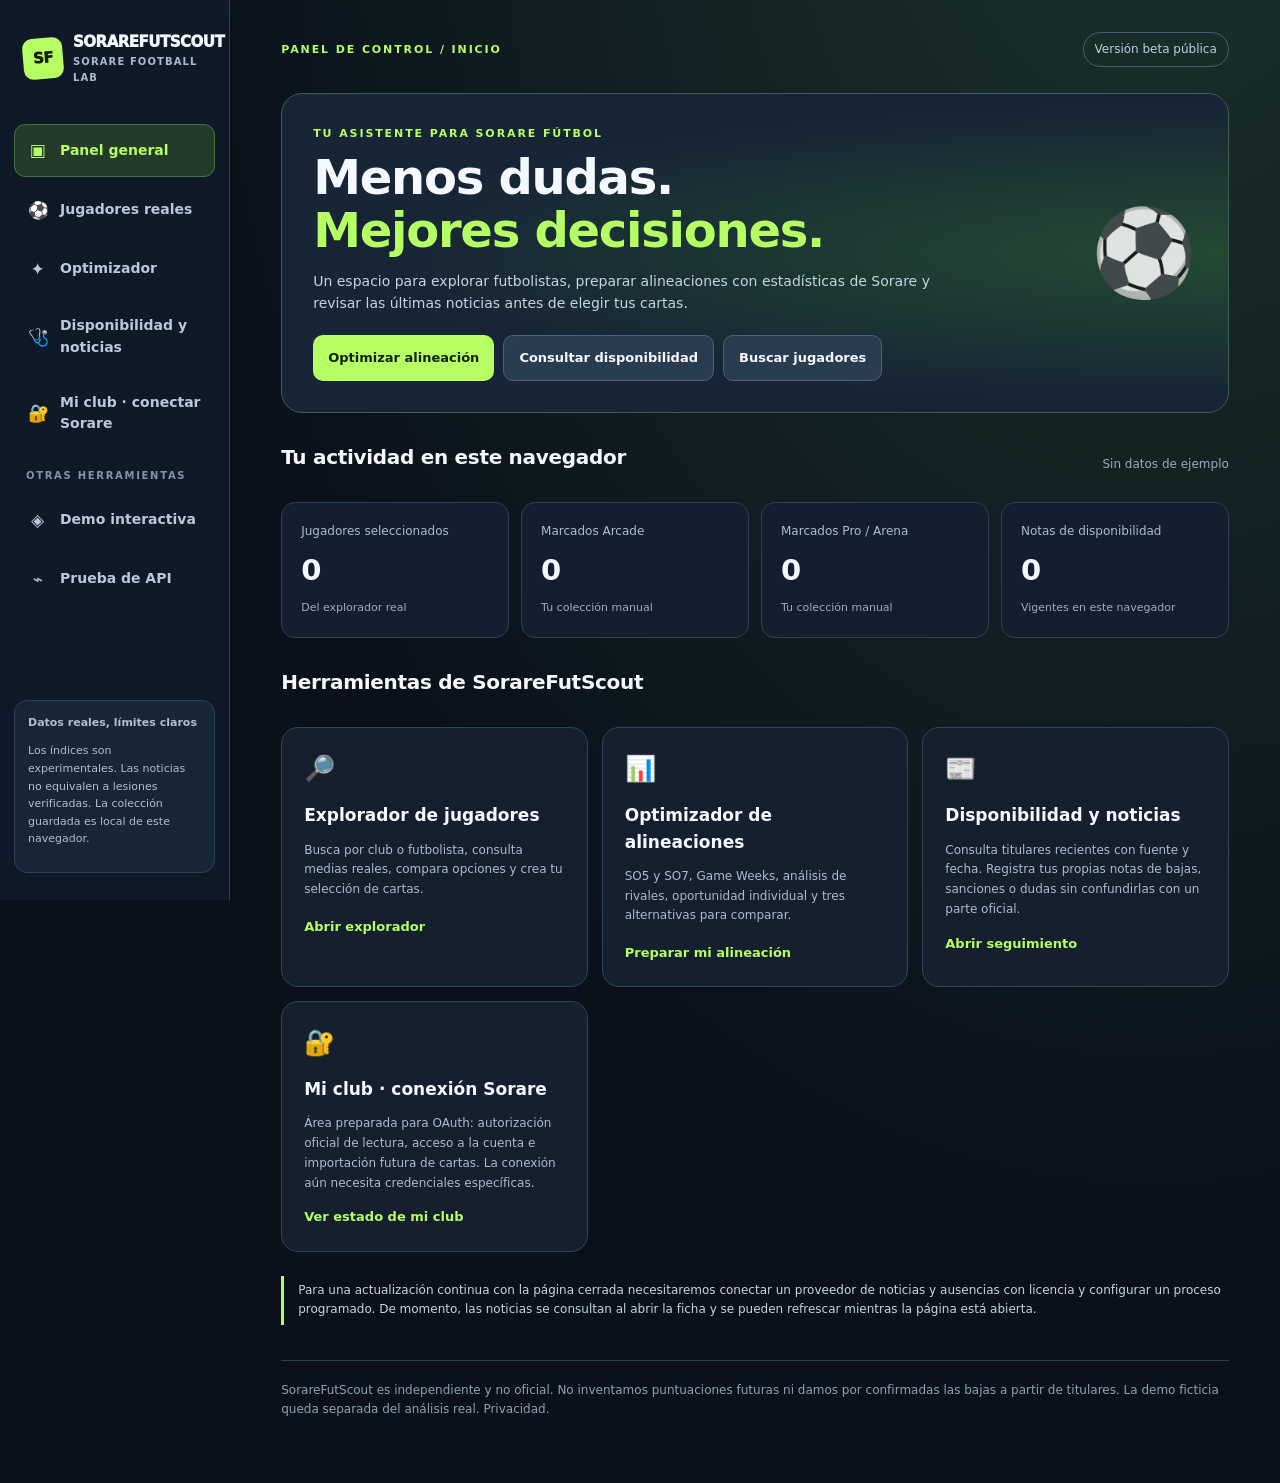
==== commit 430273be: "Integrar Mi club y privacidad en navegación" ====
--- a/index.html
+++ b/index.html
@@ -36,6 +36,7 @@
 <a href="/explorador.html"><span class="symbol">⚽</span> Jugadores reales</a>
 <a href="/optimizador-real.html"><span class="symbol">✦</span> Optimizador</a>
 <a href="/disponibilidad.html"><span class="symbol">🩺</span> Disponibilidad y noticias</a>
+<a href="/mi-club.html"><span class="symbol">🔐</span> Mi club · conectar Sorare</a>
 <div class="menu-header">OTRAS HERRAMIENTAS</div>
 <a href="/demo.html"><span class="symbol">◈</span> Demo interactiva</a>
 <a href="/datos-reales.html"><span class="symbol">⌁</span> Prueba de API</a>
@@ -64,9 +65,10 @@
 <article class="card"><div class="emoji">🔎</div><h3>Explorador de jugadores</h3><p>Busca por club o futbolista, consulta medias reales, compara opciones y crea tu selección de cartas.</p><a href="/explorador.html">Abrir explorador</a></article>
 <article class="card"><div class="emoji">📊</div><h3>Optimizador de alineaciones</h3><p>SO5 y SO7, Game Weeks, análisis de rivales, oportunidad individual y tres alternativas para comparar.</p><a href="/optimizador-real.html">Preparar mi alineación</a></article>
 <article class="card"><div class="emoji">📰</div><h3>Disponibilidad y noticias</h3><p>Consulta titulares recientes con fuente y fecha. Registra tus propias notas de bajas, sanciones o dudas sin confundirlas con un parte oficial.</p><a href="/disponibilidad.html">Abrir seguimiento</a></article>
+<article class="card"><div class="emoji">🔐</div><h3>Mi club · conexión Sorare</h3><p>Área preparada para OAuth: autorización oficial de lectura, acceso a la cuenta e importación futura de cartas. La conexión aún necesita credenciales específicas.</p><a href="/mi-club.html">Ver estado de mi club</a></article>
 </div>
 <div class="footnote">Para una actualización continua con la página cerrada necesitaremos conectar un proveedor de noticias y ausencias con licencia y configurar un proceso programado. De momento, las noticias se consultan al abrir la ficha y se pueden refrescar mientras la página está abierta.</div>
-<footer>SorareFutScout es independiente y no oficial. No inventamos puntuaciones futuras ni damos por confirmadas las bajas a partir de titulares. La demo ficticia queda separada del análisis real.</footer>
+<footer>SorareFutScout es independiente y no oficial. No inventamos puntuaciones futuras ni damos por confirmadas las bajas a partir de titulares. La demo ficticia queda separada del análisis real. <a href="/privacidad.html">Privacidad</a>.</footer>
 </main></div>
 <script>
 (()=>{
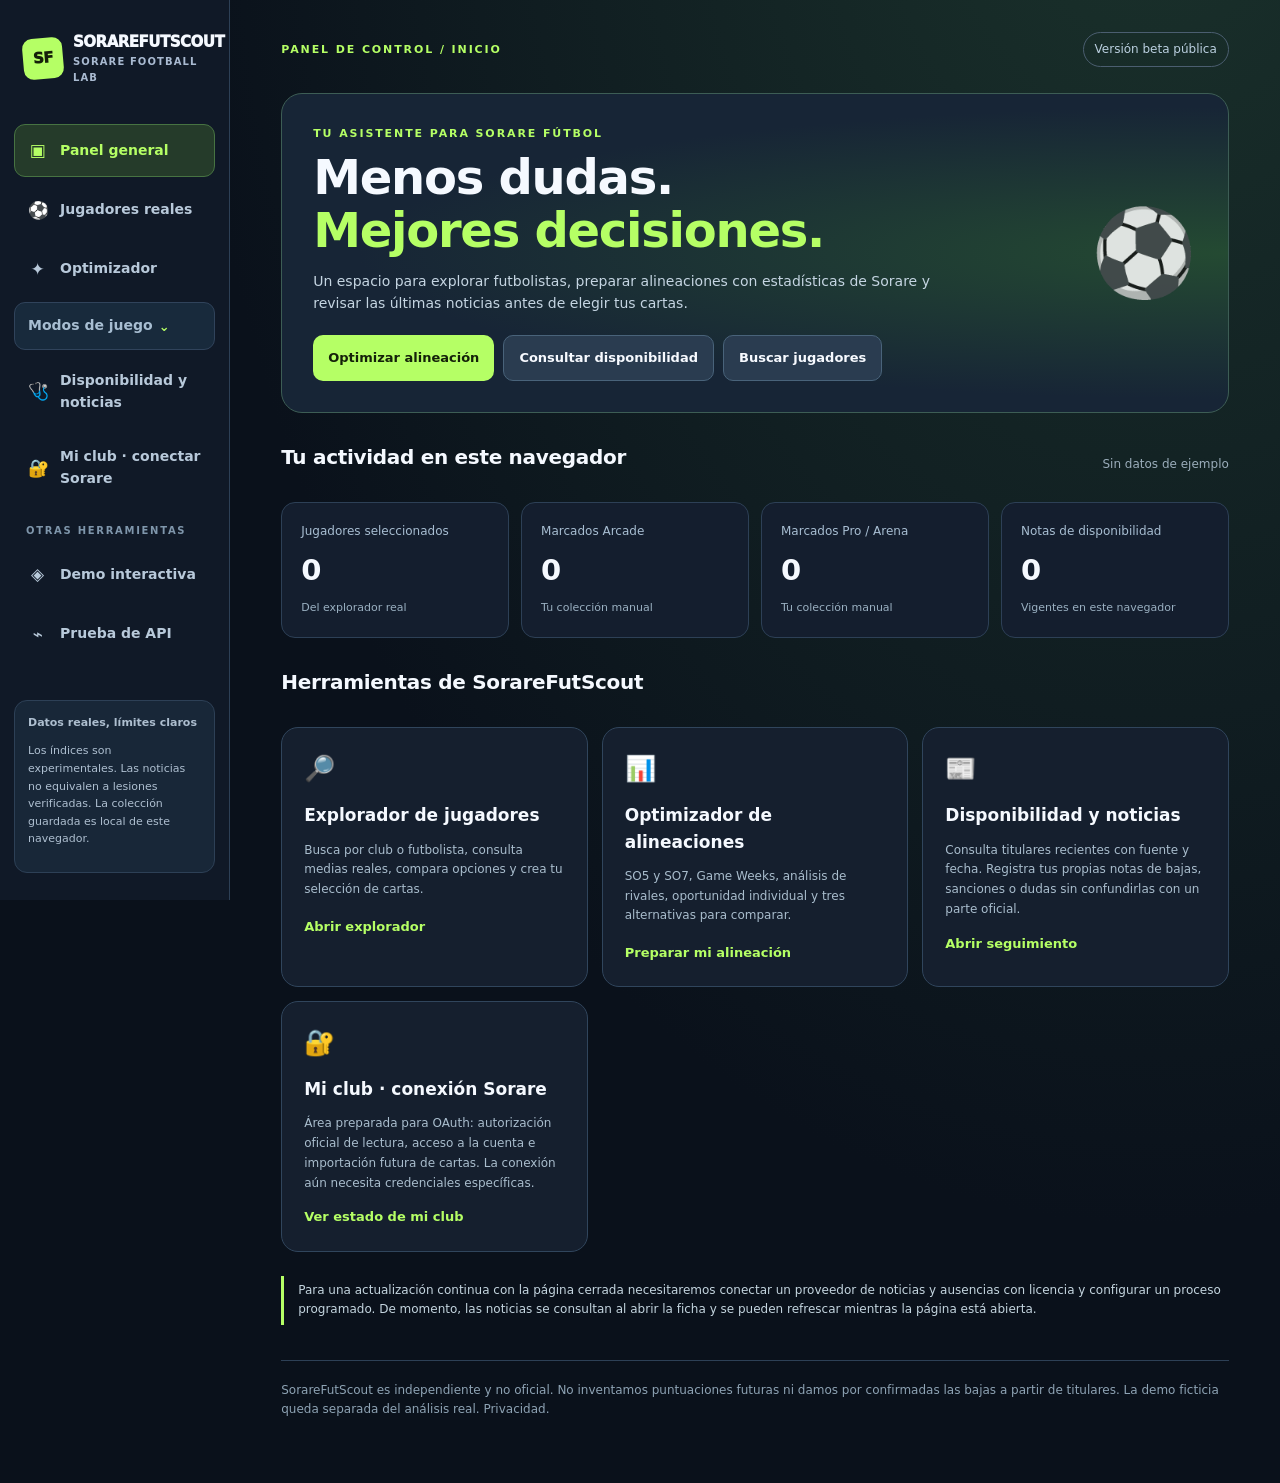
==== commit 13003512: "Group Arcade and competitive Pro/Arena under Modos de juego in main navigation" ====
--- a/index.html
+++ b/index.html
@@ -26,6 +26,8 @@
 @media(max-width:1050px){.cards{grid-template-columns:repeat(2,minmax(0,1fr))}.stats{grid-template-columns:repeat(2,1fr)}}
 @media(max-width:720px){.app{display:block}.sidebar{position:static;height:auto;padding:12px}.brand{padding:5px 8px}.menu{display:flex;gap:5px;overflow-x:auto}.menu a{padding:9px 12px;white-space:nowrap}.menu-header,.side-note{display:none}main{padding:20px 14px}.hero{padding:22px}.illustration{display:none}.cards{grid-template-columns:1fr}}
 </style>
+<link rel="stylesheet" href="/modos-menu.css">
+<script src="/modos-menu.js" defer></script>
 </head>
 <body>
 <div class="app">
@@ -34,7 +36,12 @@
 <nav class="menu" aria-label="Menú principal">
 <a class="active" href="/" aria-current="page"><span class="symbol">▣</span> Panel general</a>
 <a href="/explorador.html"><span class="symbol">⚽</span> Jugadores reales</a>
-<a href="/optimizador-real.html"><span class="symbol">✦</span> Optimizador</a>
+<a href="/optimizador-real.html"><span class="symbol">✦</span> Optimizador</a><details class="modos-menu"><summary>Modos de juego</summary><div class="modos-menu__dropdown">
+<a data-game-mode="arcade" href="/mis-cartas.html#arcade">Arcade · Sets y tableros</a>
+<div class="modos-menu__label">Competitivo</div>
+<a data-game-mode="pro" href="/mis-cartas.html#pro">Pro · Game Weeks</a>
+<a data-game-mode="arena" href="/mis-cartas.html#arena">Arena · Clasificaciones</a>
+</div></details>
 <a href="/disponibilidad.html"><span class="symbol">🩺</span> Disponibilidad y noticias</a>
 <a href="/mi-club.html"><span class="symbol">🔐</span> Mi club · conectar Sorare</a>
 <div class="menu-header">OTRAS HERRAMIENTAS</div>
--- a/modos-menu.css
+++ b/modos-menu.css
@@ -0,0 +1,36 @@
+/* SorareFutScout · Navegación compartida: Arcade / Competitivo */
+nav .modos-menu { position:relative; display:block; flex:0 0 auto; }
+nav .modos-menu > summary {
+ list-style:none; display:flex; align-items:center; gap:6px;
+ color:var(--muted,var(--sub,#b9cde0)); font-size:13px; font-weight:750;
+ cursor:pointer; padding:4px 2px; border-radius:7px; white-space:nowrap;
+}
+nav .modos-menu > summary::-webkit-details-marker { display:none; }
+nav .modos-menu > summary::after { content:"⌄"; font-size:13px; line-height:1; color:var(--accent,#b5ff65); }
+nav .modos-menu[open] > summary, nav .modos-menu.current > summary { color:var(--accent,#b5ff65); }
+nav .modos-menu > summary:focus-visible, nav .modos-menu__dropdown a:focus-visible { outline:2px solid var(--accent,#b5ff65); outline-offset:3px; }
+nav .modos-menu__dropdown {
+ position:absolute; top:calc(100% + 8px); right:0; z-index:60;
+ width:245px; padding:11px; background:#142238; border:1px solid #4a657a;
+ border-radius:13px; box-shadow:0 15px 36px #020912bf; display:grid; gap:3px;
+}
+nav .modos-menu__label { color:#a5b8ce; font-size:10px; font-weight:900; letter-spacing:.8px; padding:10px 10px 4px; text-transform:uppercase; }
+nav .modos-menu__dropdown a, nav.menu .modos-menu__dropdown a {
+ display:block; padding:10px 12px; margin:0; border-radius:8px; border:1px solid transparent;
+ font-size:13px; font-weight:750; color:#d8e8f8; text-decoration:none; white-space:normal;
+}
+nav .modos-menu__dropdown a:hover, nav.menu .modos-menu__dropdown a:hover { background:#263d50; }
+nav .modos-menu__dropdown a[aria-current="page"] { color:var(--accent,#b5ff65); background:#25392e; border-color:#4b7144; }
+nav.menu .modos-menu { width:100%; }
+nav.menu .modos-menu > summary { font-size:14px; padding:12px 13px; border:1px solid #30435b; border-radius:11px; background:#182a3c; }
+nav.menu .modos-menu__dropdown { position:static; width:100%; box-shadow:none; margin:6px 0; background:#101d2c; }
+@media(max-width:900px){
+ .head { flex-wrap:wrap; }
+ nav.nav { flex-wrap:wrap; }
+ nav .modos-menu__dropdown { left:0; right:auto; }
+}
+@media(max-width:720px){
+ nav.menu { overflow-x:visible; flex-wrap:wrap; }
+ nav.menu .modos-menu { width:auto; }
+ nav.menu .modos-menu__dropdown { position:absolute; min-width:235px; width:max-content; max-width:calc(100vw - 28px); }
+}
